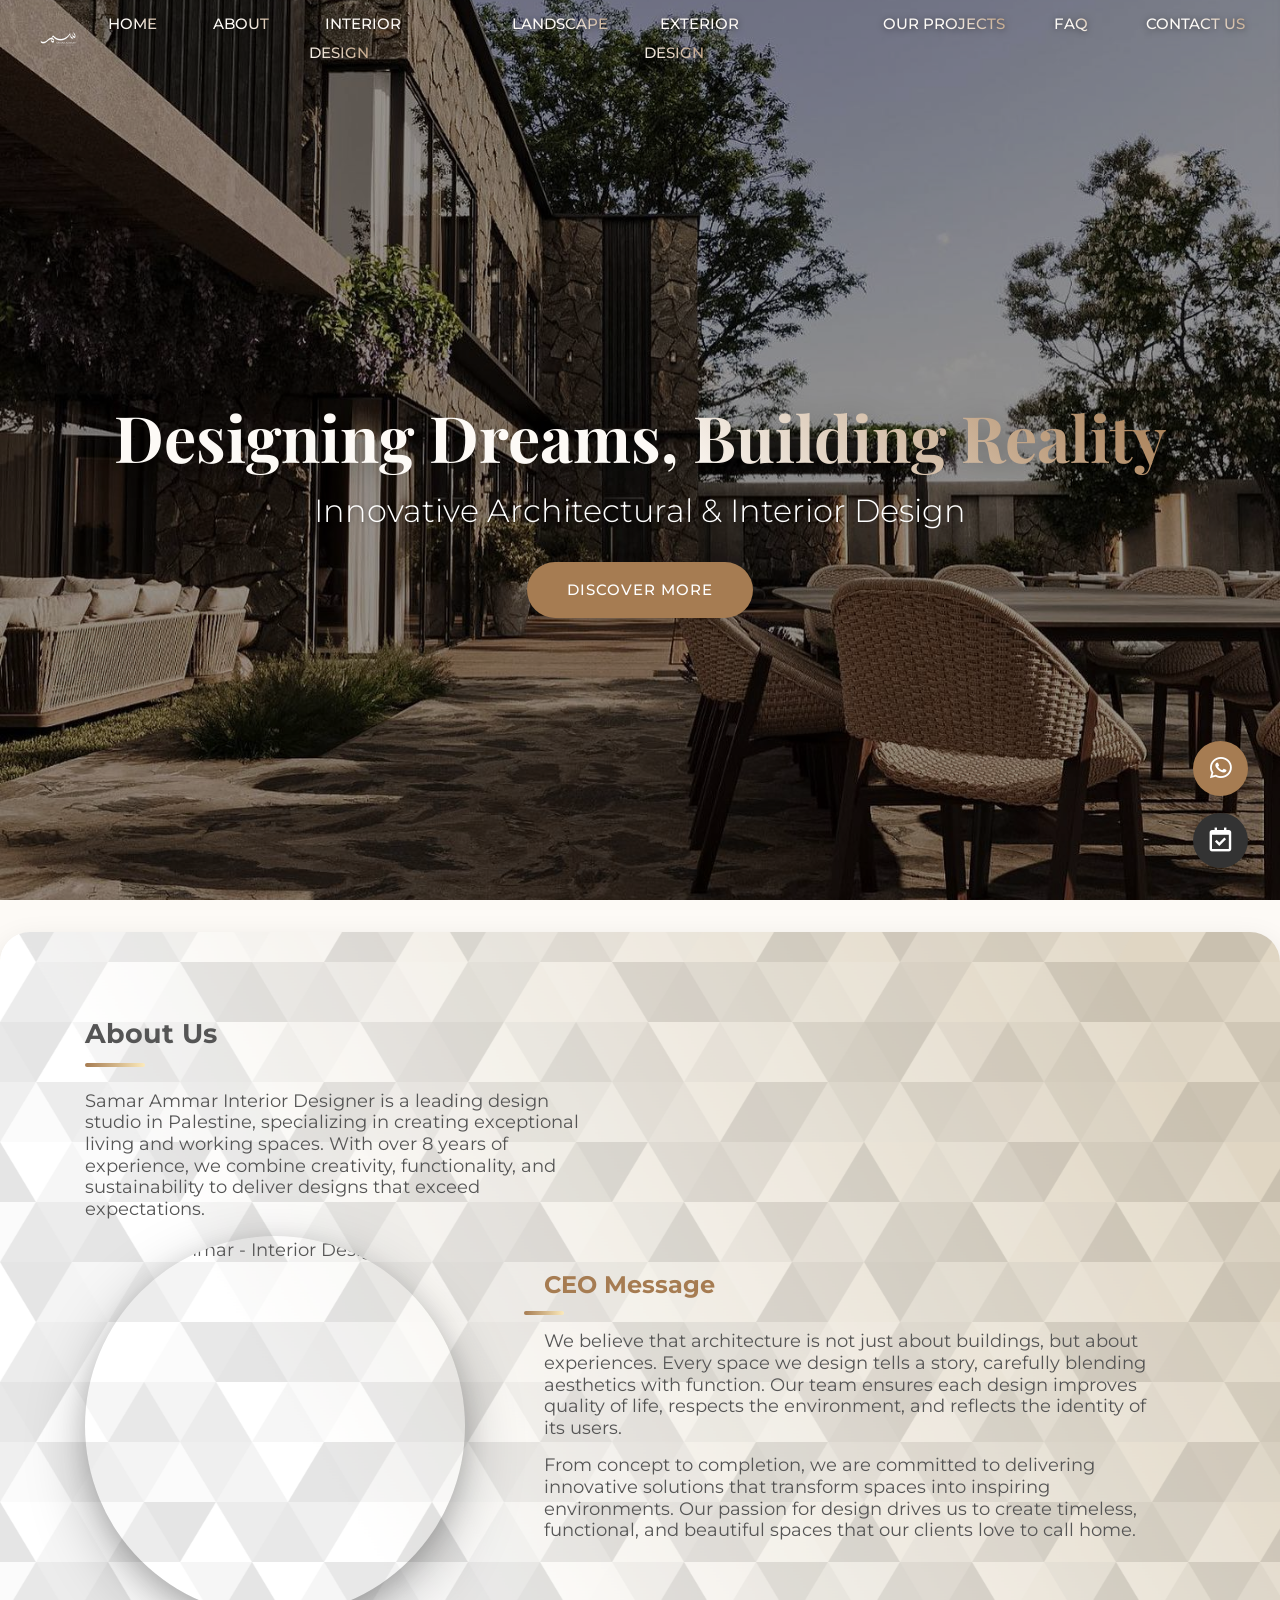
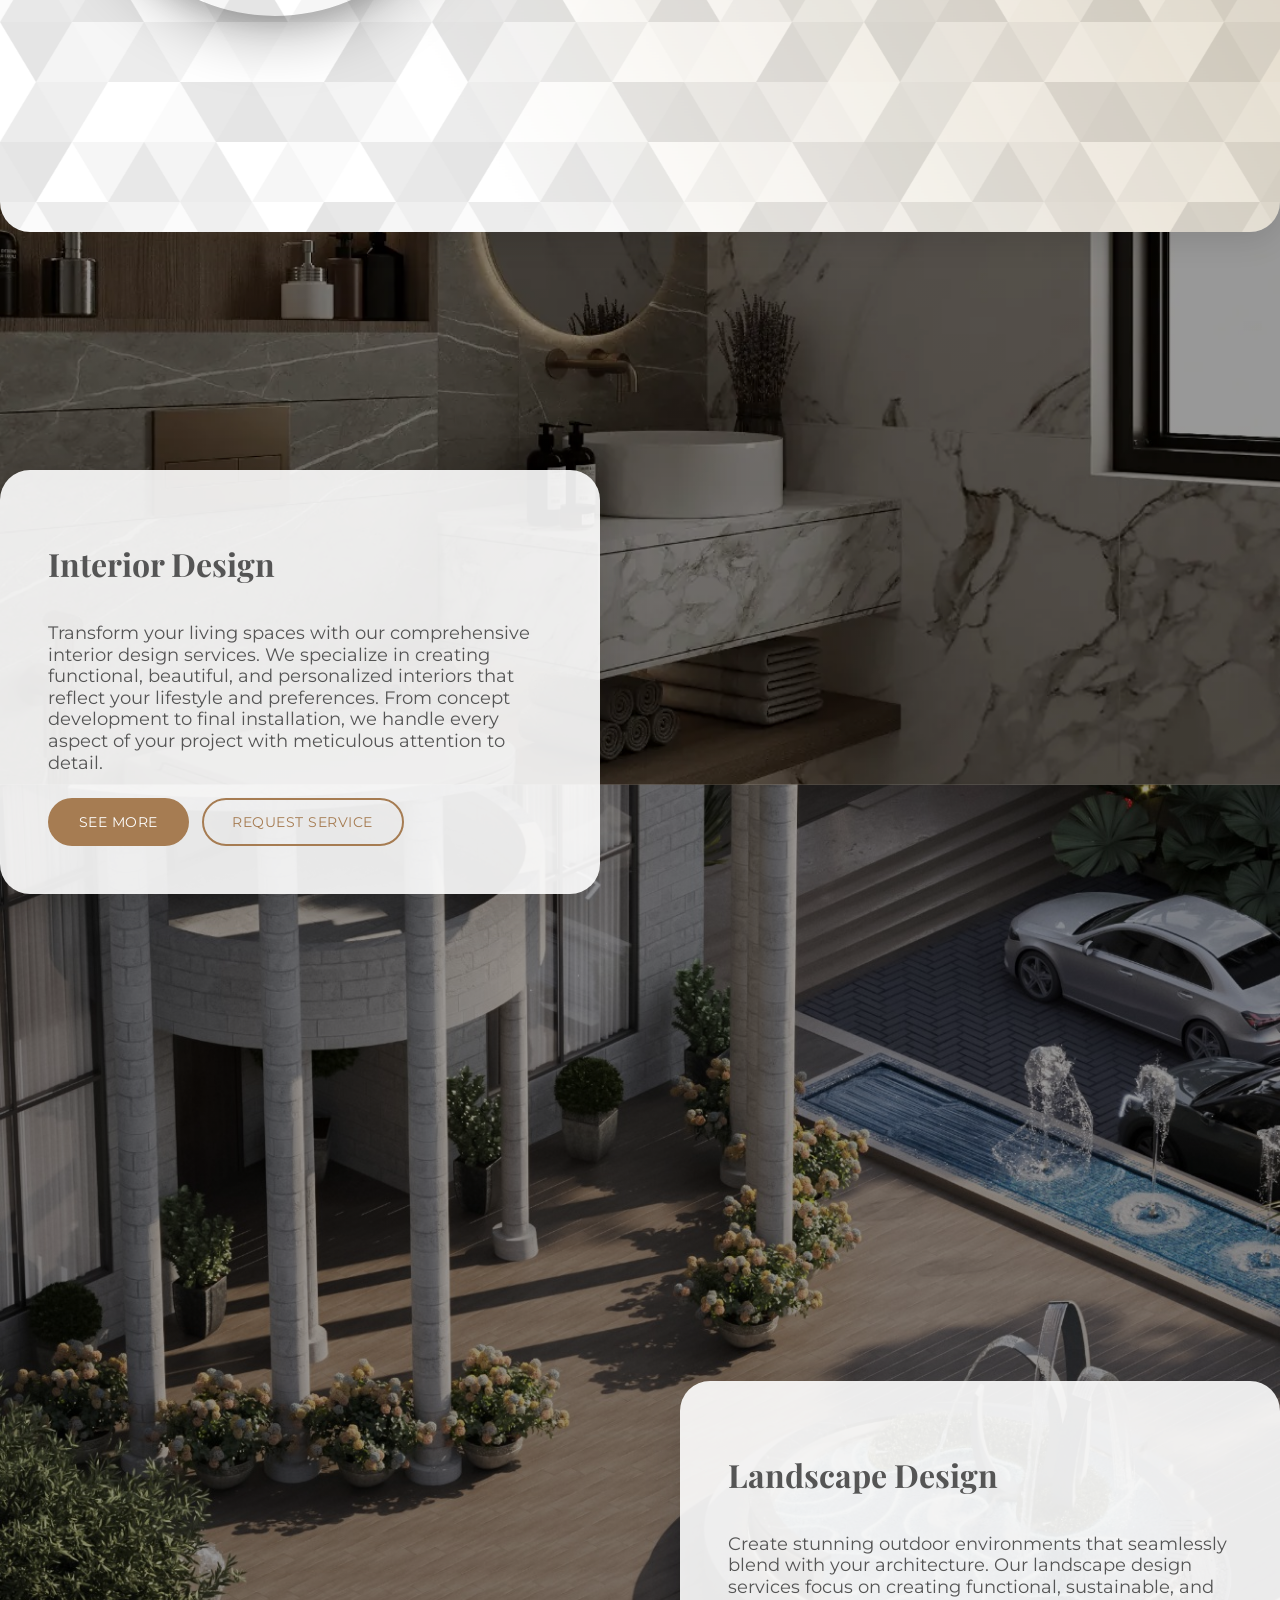
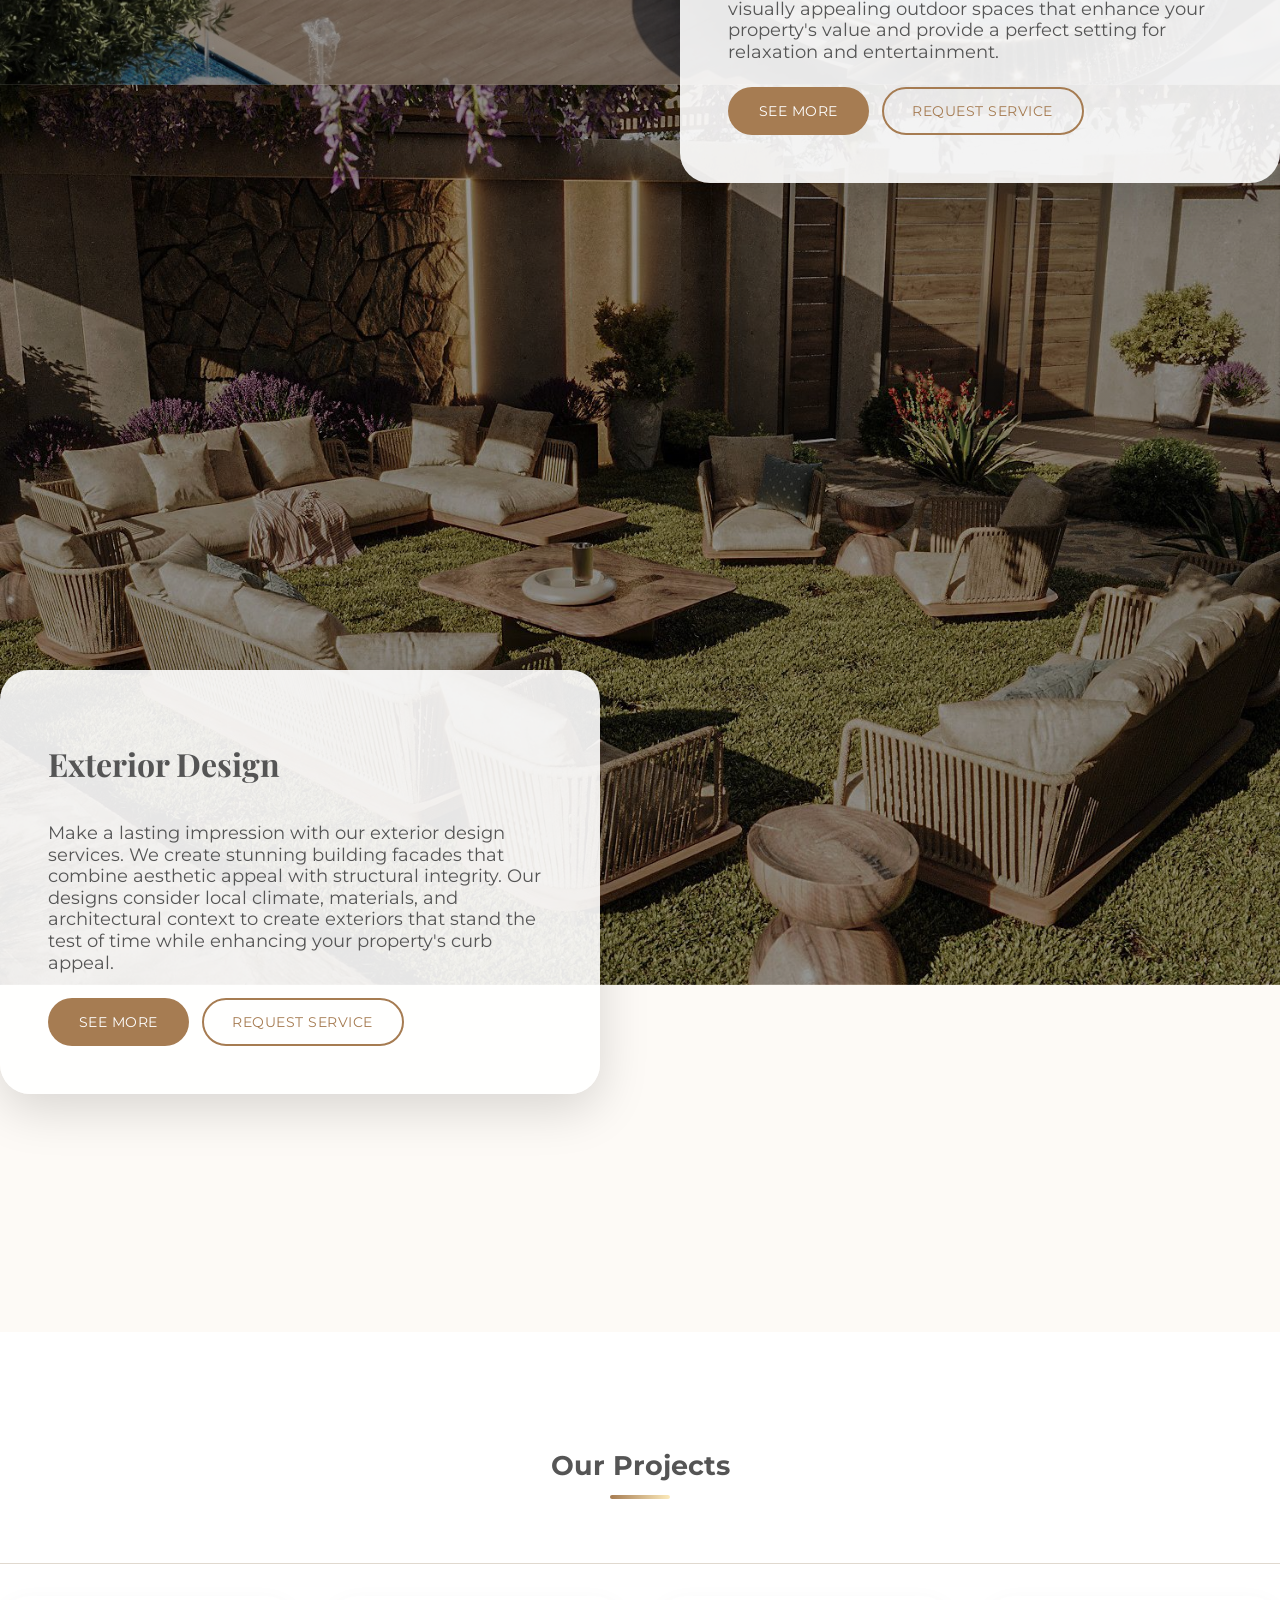
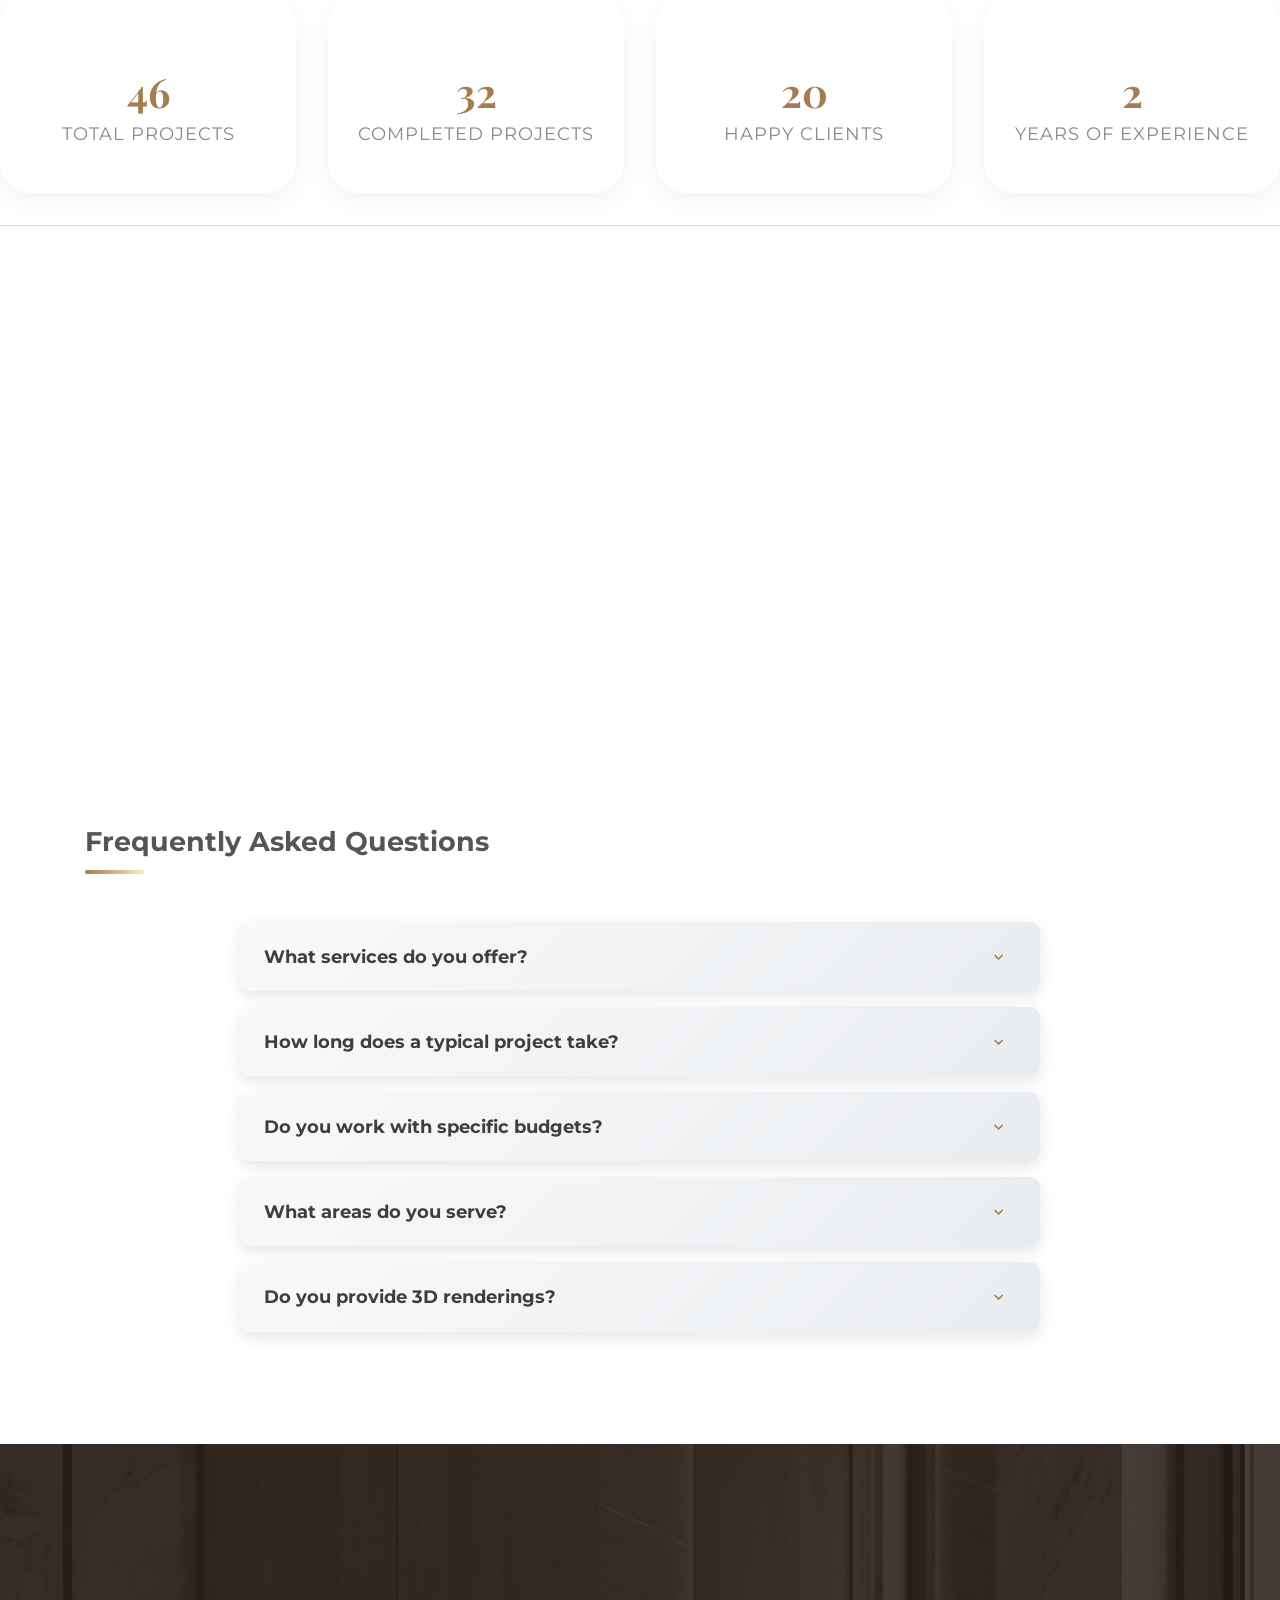
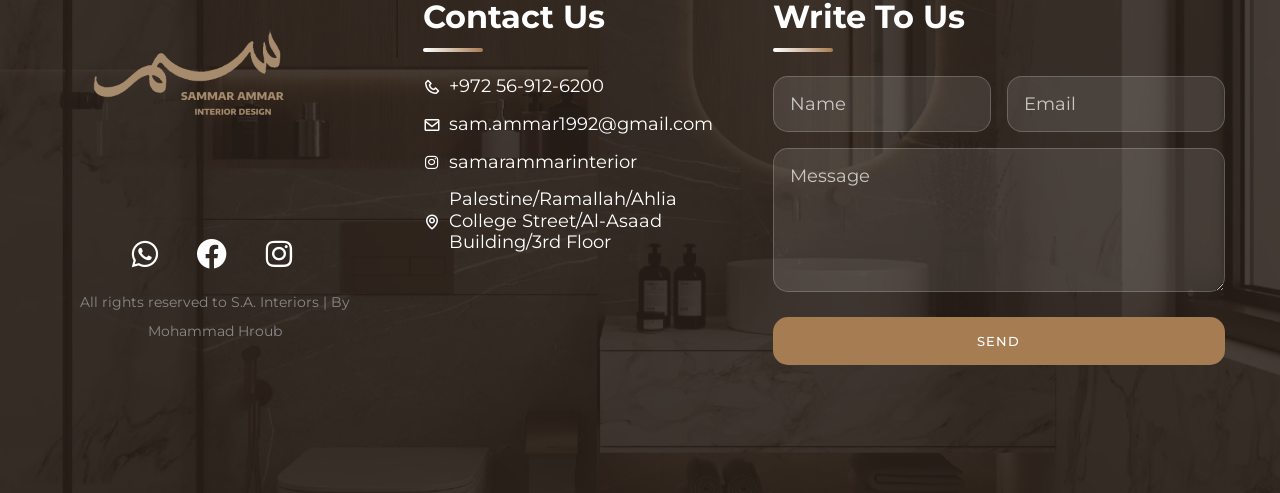
==== index.html @ b890bd7f "الرفع الأولي للمشروع" ====
<!DOCTYPE html>
<html lang="en">
<head>
    <meta charset="UTF-8">
    <link rel="stylesheet" href="https://unpkg.com/leaflet@1.7.1/dist/leaflet.css" />
    <script src="https://unpkg.com/leaflet@1.7.1/dist/leaflet.js"></script>
    <meta name="viewport" content="width=device-width, initial-scale=1.0">
    
    <!-- SEO Meta Tags -->
    <title>Samar Ammar Interior Designer </title>
    <meta name="description" content="Samar Ammar Interior Designer offers professional interior design, exterior design, and landscape services in Palestine. Transform your space with our innovative design solutions.">
    <meta name="keywords" content="interior design, exterior design, landscape design, Palestine, Ramallah, architectural design, home renovation, villa design">
    <meta name="author" content="Samar Ammar Interior Designer">
    <meta name="robots" content="index, follow">
    
    <!-- Open Graph Meta Tags -->
    <meta property="og:title" content="Samar Ammar Interior Designer - Professional Design Services">
    <meta property="og:description" content="Transform your space with our innovative interior, exterior, and landscape design solutions in Palestine.">
    <meta property="og:image" content="assets/images/avatar_beige.png">
    <meta property="og:url" content="https://samarammar.com">
    <meta property="og:type" content="website">
    
    
    <!-- Canonical URL -->
    <link rel="canonical" href="https://samarammarinterior.com">
    
    <link rel="stylesheet" href="style.css">
    <link href='https://unpkg.com/boxicons@2.1.4/css/boxicons.min.css' rel='stylesheet'>
    <link rel="icon" href="assets/images/avatar_beige.png" sizes="128x128" type="image/png">
    
    <style>
      .bx {
        margin-right: 8px;
        vertical-align: middle;
      }
    </style>
</head>
<body>
<!-- Loader -->
<div class="loader-wrapper">
  <div class="loader">
    <div class="circle"></div>
    <div class="circle"></div>
    <div class="circle"></div>
    <div class="circle"></div>
  </div>
</div>

  <div id="content">
   <header id="header1-unique" class="header">
    <img src="assets/images/avatar_white.png" alt="Samar Ammar Interior Designer Logo" id="logo" loading="lazy"/>
    <nav class="navigation">
      <ul>
        <li><a href="#home" class="menu-link slide-up">home</a></li>
        <li><a href="#about" class="menu-link slide-up">about</a></li>
        <li><a href="#interior-design" class="menu-link slide-up">interior design</a></li>
        <li><a href="#landscape" class="menu-link slide-up">landscape</a></li>
        <li><a href="#exterior" class="menu-link slide-up">Exterior design </a></li>
        <li><a href="#testimonials" class="menu-link slide-up" style="display: none;">testimonials</a></li>
        <li><a href="#map2" class="menu-link slide-up">our projects</a></li>
        <li><a href="#faq" class="menu-link slide-up">FAQ</a></li>
        <li><a href="#contact-us" class="menu-link slide-up">contact us</a></li>
      </ul>
    </nav>
    <i class='bx bx-menu' id="menu-icon"></i>
    
    </header>
    <div id="overlay">
        <button id="close-icon" aria-label="إغلاق القائمة" type="button">
          <svg width="36" height="36" viewBox="0 0 36 36" fill="none" stroke="currentColor" stroke-width="2.5" stroke-linecap="round" stroke-linejoin="round">
            <circle cx="18" cy="18" r="17" fill="none"/>
            <line x1="12" y1="12" x2="24" y2="24"/>
            <line x1="24" y1="12" x2="12" y2="24"/>
          </svg>
        </button>
        <div id="menu">
            <ul>
                <li><a href="#home" class="menu-link slide-up">home</a></li>
                <li><a href="#about" class="menu-link slide-up">about</a></li>
                <li><a href="#interior-design" class="menu-link slide-up">interior design</a></li>
                <li><a href="#landscape" class="menu-link slide-up">landscape</a></li>
                <li><a href="#exterior" class="menu-link slide-up">Exterior design </a></li>
                <li><a href="#testimonials" class="menu-link slide-up">testimonials</a></li>
                <li><a href="#map2" class="menu-link slide-up">our projects</a></li>
                <li><a href="#faq" class="menu-link slide-up">FAQ</a></li>
                <li><a href="#contact-us" class="menu-link slide-up">contact us</a></li>
            </ul>
        </div>
    </div>
    <section class="home" id="home">
      <div class="slideshow-container">
        <div class="slide" style="background-image: url('assets/images/exterior-photos/Ex9.jpg');"></div>
        <div class="slide" style="background-image: url('assets/images/exterior-photos/Ex8.webp');"></div>
        <div class="slide" style="background-image: url('assets/images/exterior-photos/Ex11.jpg');"></div>
        <div class="slide" style="background-image: url('assets/images/exterior-photos/Ex15.jpg');"></div>
      </div>
      <div class="home-content">
        <h1 class="home-title slide-up">Designing Dreams, Building Reality</h1>
        <p class="home-subtitle slide-up">Innovative Architectural & Interior Design</p>
        <a href="#about" class="btn slide-up">Discover More</a>
      </div>
    </section>

    <section id="about">
      <div class="container">
        <div class="left-side">
          <h2 class="section-title scale-in">About Us</h2>
          <p class="section-description slide-in-right">
            Samar Ammar Interior Designer is a leading design studio in Palestine, specializing in creating exceptional living and working spaces. With over 8 years of experience, we combine creativity, functionality, and sustainability to deliver designs that exceed expectations.
          </p>
          <img src="assets/images/samar.png" alt="Samar Ammar - Interior Designer" class="about-image slide-in-left" />
        </div>

        <div class="right-side slide-in-right">
          <h3 class="about-subtitle slide-up section-title">CEO Message</h3>
          <p class="about-text slide-in-left">
            We believe that architecture is not just about buildings, but about experiences. Every space we design tells a story, 
            carefully blending aesthetics with function. Our team ensures each design improves quality of life, respects the environment,
             and reflects the identity of its users.
          </p>
          <p class="about-text slide-in-left">
            From concept to completion, we are committed to delivering innovative solutions that transform spaces into inspiring environments. 
            Our passion for design drives us to create timeless, functional, and beautiful spaces that our clients love to call home.
          </p>
        </div>
      </div>
    </section>

    <section id="interior-design">
      <div class="service-background"></div>
      <div class="service-content" id="interior11">
        <h2 class="section-title slide-up">Interior Design</h2>
        <p class="slide-up">Transform your living spaces with our comprehensive interior design services. We specialize in creating functional, beautiful, and personalized interiors that reflect your lifestyle and preferences. From concept development to final installation, we handle every aspect of your project with meticulous attention to detail.</p>
        
        <div class="slide-up">
          <button onclick="window.open('assets/pages/index2.html?filter=interior', '_blank', 'noopener')">See More</button>
          <button onclick="window.open('assets/pages/index-interior.html', '_blank')">Request Service</button>
        </div>
      </div>
    </section>
    
    <section id="landscape">
      <div class="service-background"></div>
      <div class="service-content" id="landscape11">
        <h2 class="section-title slide-up">Landscape Design</h2>
        <p class="slide-up">Create stunning outdoor environments that seamlessly blend with your architecture. Our landscape design services focus on creating functional, sustainable, and visually appealing outdoor spaces that enhance your property's value and provide a perfect setting for relaxation and entertainment.</p>
       
        <div class="slide-up">
          <button onclick="window.open('assets/pages/index2.html?filter=landscape', '_blank', 'noopener')">See More</button>
          <button onclick="window.open('assets/pages/index-landscape.html', 'noopener')">Request Service</button>
        </div>
      </div>
    </section>
    
    <section id="exterior">
      <div class="service-background"></div>
      <div class="service-content" id="eng11">
        <h2 class="section-title slide-up">Exterior Design</h2>
        <p class="slide-up">Make a lasting impression with our exterior design services. We create stunning building facades that combine aesthetic appeal with structural integrity. Our designs consider local climate, materials, and architectural context to create exteriors that stand the test of time while enhancing your property's curb appeal.</p>
        
        <div class="slide-up">
          <button onclick="window.open('assets/pages/index2.html?filter=exterior', '_blank', 'noopener')">See More</button>
          <button onclick="window.open('assets/pages/index-exterior.html', '_blank')">Request Service</button>
        </div>
      </div>
    </section>

    <!-- Testimonials Section -->
    <section id="testimonials" style="display: none;">
      <div class="container">
        <h2 class="section-title scale-in">What Our Clients Say</h2>
        <div class="testimonials-grid">
          <div class="testimonial-card slide-up">
            <div class="testimonial-content">
              <p>"Samar transformed our villa into a dream home. Her attention to detail and creative vision exceeded our expectations. The final result is absolutely stunning!"</p>
            </div>
            <div class="testimonial-author">
              <img src="assets/images/avatar.png" alt="Client" class="author-image">
              <div class="author-info">
                <h4>Ahmed Al-Masri</h4>
                <span>Villa Owner - Ramallah</span>
              </div>
            </div>
          </div>
          
          <div class="testimonial-card slide-up">
            <div class="testimonial-content">
              <p>"Professional, creative, and reliable. Samar's landscape design for our garden is beautiful and functional. We couldn't be happier with the results."</p>
            </div>
            <div class="testimonial-author">
              <img src="assets/images/avatar.png" alt="Client" class="author-image">
              <div class="author-info">
                <h4>Fatima Khalil</h4>
                <span>Homeowner - Bethlehem</span>
              </div>
            </div>
          </div>
          
          <div class="testimonial-card slide-up">
            <div class="testimonial-content">
              <p>"Outstanding service from start to finish. Samar understood our vision perfectly and delivered a design that perfectly reflects our style and needs."</p>
            </div>
            <div class="testimonial-author">
              <img src="assets/images/avatar.png" alt="Client" class="author-image">
              <div class="author-info">
                <h4>Omar Zaid</h4>
                <span>Business Owner - Nablus</span>
              </div>
            </div>
          </div>
        </div>
      </div>
    </section>
    
    <section id="map2">
      <h2 class="section-title scale-in">Our Projects</h2>  
      <div class="stats-container" id="project-counter">
        <div class="stat-box slide-up">
          <h3 class="counter-number" data-target="134">0</h3>
          <p class="counter-label">Total Projects</p>
        </div>
        <div class="stat-box slide-up">
          <h3 class="counter-number" data-target="92">0</h3>
          <p class="counter-label">Completed Projects</p>
        </div>
        <div class="stat-box slide-up">
          <h3 class="counter-number" data-target="58">0</h3>
          <p class="counter-label">Happy Clients</p>
        </div>
        <div class="stat-box slide-up">
          <h3 class="counter-number" data-target="8">0</h3>
          <p class="counter-label">Years of Experience</p>
        </div>
      </div>
      <div class="mb-5 scale-in">
        <iframe
          style="border:0; width: 100%; height: 400px; border-radius: 30px;"
          src="https://maps.google.com/maps?q=31.9,35.2&hl=ar&z=4&output=embed"
          frameborder="0"
          allowfullscreen=""
          loading="lazy"
          referrerpolicy="no-referrer-when-downgrade">
        </iframe>
      </div>
    </section>

    <!-- FAQ Section -->
    <section id="faq">
      <div class="container">
        <h2 class="section-title scale-in">Frequently Asked Questions</h2>
        <div class="faq-container">
          <div class="faq-item slide-up">
            <div class="faq-question">
              <h3>What services do you offer?</h3>
              <i class='bx bx-chevron-down'></i>
            </div>
            <div class="faq-answer">
              <p>We offer comprehensive interior design, exterior design, and landscape design services. This includes space planning, color consultation, furniture selection, lighting design, and complete project management.</p>
            </div>
          </div>
          
          <div class="faq-item slide-up">
            <div class="faq-question">
              <h3>How long does a typical project take?</h3>
              <i class='bx bx-chevron-down'></i>
            </div>
            <div class="faq-answer">
              <p>Project duration varies depending on scope and complexity. Small projects may take 2-4 weeks, while larger projects can take 2-6 months. We provide detailed timelines during the consultation phase.</p>
            </div>
          </div>
          
          <div class="faq-item slide-up">
            <div class="faq-question">
              <h3>Do you work with specific budgets?</h3>
              <i class='bx bx-chevron-down'></i>
            </div>
            <div class="faq-answer">
              <p>Yes, we work with various budgets and always provide transparent pricing. We offer different service packages to accommodate different budget ranges while maintaining quality standards.</p>
            </div>
          </div>
          
          <div class="faq-item slide-up">
            <div class="faq-question">
              <h3>What areas do you serve?</h3>
              <i class='bx bx-chevron-down'></i>
            </div>
            <div class="faq-answer">
              <p>We primarily serve the West Bank area including Ramallah, Bethlehem, Nablus, and surrounding areas. We also take on projects in other Palestinian cities based on availability.</p>
            </div>
          </div>
          
          <div class="faq-item slide-up">
            <div class="faq-question">
              <h3>Do you provide 3D renderings?</h3>
              <i class='bx bx-chevron-down'></i>
            </div>
            <div class="faq-answer">
              <p>Yes, we provide detailed 3D renderings and visualizations to help you visualize the final design before implementation. This ensures you're completely satisfied with the concept.</p>
            </div>
          </div>
        </div>
      </div>
    </section>
   
  
    <section class="contact-section" id="contact-us">
      <div class="overlay"></div>
      <div class="content">
        <div class="logo">
          <img src="assets/images/avatar_beige.png" alt="Samar Ammar Interior Designer Logo" />
          <div id="icons" >
            <a href="https://wa.me/+972569126200" target="_blank"> <i class='bx bxl-whatsapp'></i></a>
            <a href="https://www.facebook.com/share/18o8oJW7R9/" target="_blank"><i class='bx bxl-facebook-circle' ></i></a>
            <a href="https://www.instagram.com/samarammarinterior?utm_source=ig_web_button_share_sheet&igsh=ZDNlZDc0MzIxNw==" target="_blank"><i class='bx bxl-instagram'></i></a>
          </div>
          <small id="allrights">All rights reserved to S.A. Interiors | By <a target="_blank"
             href="https://m7madi8.github.io/Mohammad/" rel="nofollow">Mohammad Hroub</a></small>
        </div>
        <div class="contact-info">
          <h2 class="section-title">Contact Us</h2>
          <p><i class='bx bx-phone'></i> +972 56-912-6200</p>
          <p><i class='bx bx-envelope'></i> sam.ammar1992@gmail.com</p>
          <p translate="no"><i class='bx bxl-instagram'></i> samarammarinterior</p>
          <p><i class='bx bx-map'></i> Palestine/Ramallah/Ahlia College Street/Al-Asaad Building/3rd Floor</p>
        </div>
        <div class="contact-form">
          <h2 class="section-title">Write To Us</h2>
          <form action="assets/pages/thanks.html" method="post">
            <div class="input-group">
              <input type="text" placeholder="Name" required>
              <input type="email" placeholder="Email" required>
            </div>
            <textarea placeholder="Message" required rows="5" cols="40"></textarea>
            <button type="submit">Send</button>
          </form>
        </div>
      </div>
    </section>

    <a href="assets/pages/booking.html" class="booking-icon floating-icon" target="_blank" title="حجز موعد">
      <i class='bx bx-calendar-check'></i>
      <span class="icon-text">Book an Appointment</span>
    </a>

    <a href="https://wa.me/+972569126200" class="whatsapp-icon floating-icon" target="_blank">
      <i class='bx bxl-whatsapp'></i>
      <span class="icon-text">Contact Us</span>
    </a>
  </div>

     <script src="script.js"></script>
   
</body>
</html>
---- style.css ----
/*===== GOOGLE FONTS =====*/
@import url("https://fonts.googleapis.com/css2?family=Playfair+Display:wght@400;500;600;700&family=Montserrat:wght@300;400;500;600;700&display=swap");

/*===== VARIABLES CSS =====*/
:root {
  --header-height: 3rem;

  /*========== Colors ==========*/
  --first-color: #a67c52; /* Muted Gold/Tan */
  --first-color-alt: #8b6b4a;
  --second-color: #5b4636; /* Dark Brown */
  --title-color: #3e3e3e; /* Dark Grayish Brown */
  --text-color: #555555;
  --text-color-light: #888888;
  --body-color: #fdfaf6;
  --container-color: #ffffff;
  --border-color: #e0d9cf;
  --loader-color: var(--first-color);

  /*========== Font and typography ==========*/
  --body-font: 'Montserrat', sans-serif;
  --title-font: 'Playfair Display', serif;
  --biggest-font-size: 2.5rem;
  --h1-font-size: 1.75rem;
  --h2-font-size: 1.5rem;
  --h3-font-size: 1.25rem;
  --normal-font-size: 1rem;
  --small-font-size: 0.875rem;
  --smaller-font-size: 0.813rem;

  /*========== Font weight ==========*/
  --font-medium: 500;
  --font-semi-bold: 600;
  --font-bold: 700;

  /*========== Margenes ==========*/
  --mb-1: 0.5rem;
  --mb-2: 1rem;
  --mb-3: 1.5rem;
  --mb-4: 2rem;
  --mb-5: 2.5rem;
  --mb-6: 3rem;

  /*========== z index ==========*/
  --z-tooltip: 10;
  --z-fixed: 100;
  --z-modal: 1000;
}

@media screen and (min-width: 968px) {
  :root {
    --biggest-font-size: 4rem;
    --h1-font-size: 2.5rem;
    --h2-font-size: 2rem;
    --h3-font-size: 1.5rem;
    --normal-font-size: 1.125rem;
    --small-font-size: 0.938rem;
    --smaller-font-size: 0.875rem;
  }
}

/*========== BASE ==========*/
*,
::before,
::after {
  box-sizing: border-box;
}

/* Remove blue outline from all interactive elements */
*:focus {
  outline: none !important;
}

*:active {
  outline: none !important;
}

html {
  scroll-behavior: smooth;
  overflow-x: hidden !important;
}

body {
  margin: 0;
  font-family: var(--body-font);
  font-size: var(--normal-font-size);
  background-color: var(--body-color);
  color: var(--text-color);
  line-height: 1.6;
}

h1, h2, h3, h4, h5, h6, .section-title, .about-subtitle, .about-text, p {
    line-height: 1.2 !important;
}

ul {
  list-style: none;
  padding: 0;
  margin: 0;
}

a {
  text-decoration: none;
  color: var(--text-color);
  outline: none;
}

a:focus {
  outline: none;
}

a:active {
  outline: none;
}

img {
  max-width: 100%;
  height: auto;
  display: block;
}

p {
    margin: 0 0 var(--mb-2) 0;
}

button {
  border: none;
  outline: none;
  cursor: pointer;
  font-family: var(--body-font);
}

button:focus {
  outline: none;
}

button:active {
  outline: none;
}

section {
    padding: 6rem 0 2rem;
    overflow: hidden;
}

.container {
    max-width: 1140px;
    margin-left: auto;
    margin-right: auto;
    padding-left: 15px;
    padding-right: 15px;
}

/* Loader */
.loader-wrapper {
  position: fixed;
  top: 0;
  left: 0;
  width: 100%;
  height: 100%;
  background-color: var(--body-color);
  display: flex;
  justify-content: center;
  align-items: center;
  z-index: var(--z-modal) + 2;
  transition: opacity 0.5s ease, visibility 0.5s ease;
}

.loader {
  display: flex;
  gap: 10px;
}

.circle {
  width: 20px;
  height: 20px;
  border-radius: 50%;
  background-color: var(--loader-color);
  animation: bounce 1.4s infinite ease-in-out both;
}

.circle:nth-child(1) { animation-delay: -0.32s; }
.circle:nth-child(2) { animation-delay: -0.16s; }

@keyframes bounce {
  0%, 80%, 100% {
    transform: scale(0);
  }
  40% {
    transform: scale(1);
  }
}

/* Header */
.header {
  width: 100%;
  background-color: transparent;
  position: fixed;
  top: 0;
  left: 0;
  z-index: var(--z-fixed);
  transition: background-color 0.4s, box-shadow 0.4s;
  display: flex;
  justify-content: space-between;
  align-items: center;
  padding: 0.5rem 2rem;
}

.header.scrolled {
  background-color: rgba(253, 250, 246, 0.85);
  backdrop-filter: blur(10px);
  -webkit-backdrop-filter: blur(10px);
  box-shadow: 0 2px 10px rgba(0, 0, 0, 0.05);
}

#logo {
  height: 60px;
  width: auto;
  transition: transform 0.3s ease;
}

#logo:hover {
    transform: scale(1.05);
}

.navigation ul {
  display: flex;
  gap: 2rem;
}

.navigation .menu-link {
  text-transform: uppercase;
  font-size: var(--small-font-size);
  font-weight: var(--font-medium);
  position: relative;
  transition: all 0.4s cubic-bezier(0.25, 0.46, 0.45, 0.94);
  background: linear-gradient(45deg, #fdfaf6 50%, var(--first-color));
  -webkit-background-clip: text;
  background-clip: text;
  color: transparent;
  filter: drop-shadow(0 1px 3px rgba(0,0,0,0.5));
  padding: 0.5rem 1rem;
  border-radius: 25px;
}

.navigation .menu-link::after {
  content: '';
  position: absolute;
  bottom: -2px;
  left: 50%;
  width: 0;
  height: 2px;
  background: linear-gradient(90deg, var(--first-color), #fceabb);
  transition: all 0.4s cubic-bezier(0.25, 0.46, 0.45, 0.94);
  transform: translateX(-50%);
  border-radius: 1px;
}

.navigation .menu-link:hover {
  color: var(--first-color);
  transform: translateY(-2px);
  filter: drop-shadow(0 3px 8px rgba(0,0,0,0.3));
  background: rgba(166, 124, 82, 0.1);
  -webkit-background-clip: unset;
  background-clip: unset;
}

.navigation .menu-link:hover::after {
  width: 80%;
  box-shadow: 0 2px 8px rgba(166, 124, 82, 0.3);
}

.navigation .menu-link:active, .menu-link.active {
  background: rgba(166,124,82,0.18);
  color: #1a1208;
}

#menu-icon {
  display: none;
  font-size: 2rem;
  cursor: pointer;
  transition: color 0.3s ease, filter 0.3s ease;
  background: linear-gradient(45deg, #fdfaf6 50%, var(--first-color));
  -webkit-background-clip: text;
  background-clip: text;
  color: transparent;
  filter: drop-shadow(0 1px 3px rgba(0,0,0,0.5));
}

#close-icon {
  display: none;
  font-size: 2rem;
  cursor: pointer;
  transition: all 0.3s ease, filter 0.3s ease;
  background: linear-gradient(45deg, #fdfaf6 50%, var(--first-color));
  -webkit-background-clip: text;
  background-clip: text;
  color: transparent;
  filter: drop-shadow(0 1px 3px rgba(0,0,0,0.5));
  position: fixed;
  top: 1rem;
  right: 2rem;
  z-index: var(--z-modal) + 1;
  opacity: 0;
  visibility: hidden;
  transform: scale(0.8);
}

#overlay.show #close-icon {
  opacity: 1;
  visibility: visible;
  transform: scale(1);
}

#close-icon:hover {
  transform: scale(1.1);
  filter: drop-shadow(0 3px 8px rgba(0,0,0,0.3));
}

.header.scrolled .navigation .menu-link {
  color: var(--first-color);
  background: none;
  -webkit-background-clip: unset;
  background-clip: unset;
  filter: none;
  text-shadow: none;
}

.header.scrolled #menu-icon {
  color: var(--first-color);
  background: none;
  -webkit-background-clip: unset;
  background-clip: unset;
  filter: none;
  text-shadow: none;
}

/* Mobile Menu Overlay */
#overlay {
  position: fixed;
  top: 0;
  left: 0;
  width: 100%;
  height: 100%;
  background-color: rgba(0, 0, 0, 0.8);
  backdrop-filter: blur(10px);
  z-index: var(--z-modal);
  opacity: 0;
  visibility: hidden;
  transition: all 0.4s cubic-bezier(0.68, -0.55, 0.27, 1.55);
  display: flex;
  justify-content: center;
  align-items: center;
  transform: scale(0.95);
}

#overlay.show {
  opacity: 1;
  visibility: visible;
  transform: scale(1);
}

#menu {
  text-align: center;
  transform: scale(0.8);
  opacity: 0;
  transition: all 0.4s cubic-bezier(0.68, -0.55, 0.27, 1.55);
}

#overlay.show #menu {
  transform: scale(1);
  opacity: 1;
}

#menu ul li {
  margin-bottom: 2rem;
  transform: translateY(30px);
  opacity: 0;
  transition: all 0.4s cubic-bezier(0.68, -0.55, 0.27, 1.55);
}

#overlay.show #menu ul li {
  transform: translateY(0);
  opacity: 1;
}

#overlay.show #menu ul li:nth-child(1) { transition-delay: 0.1s; }
#overlay.show #menu ul li:nth-child(2) { transition-delay: 0.2s; }
#overlay.show #menu ul li:nth-child(3) { transition-delay: 0.3s; }
#overlay.show #menu ul li:nth-child(4) { transition-delay: 0.4s; }
#overlay.show #menu ul li:nth-child(5) { transition-delay: 0.5s; }
#overlay.show #menu ul li:nth-child(6) { transition-delay: 0.6s; }
#overlay.show #menu ul li:nth-child(7) { transition-delay: 0.7s; }
#overlay.show #menu ul li:nth-child(8) { transition-delay: 0.8s; }
#overlay.show #menu ul li:nth-child(9) { transition-delay: 0.9s; }

#menu .menu-link {
  color: var(--container-color);
  font-size: var(--h2-font-size);
  font-family: var(--title-font);
  font-weight: var(--font-medium);
  transition: all 0.3s ease;
  position: relative;
  padding: 0.5rem 1rem;
  border-radius: 25px;
}

#menu .menu-link:hover {
  color: var(--first-color);
  transform: scale(1.05);
  background: rgba(255, 255, 255, 0.1);
}

/* Home Section */
.home {
  height: 100vh;
  min-height: 600px;
  display: flex;
  align-items: center;
  justify-content: center;
  text-align: center;
  position: relative;
  overflow: hidden; /* Important for positioning slides */
}

.slideshow-container {
  position: absolute;
  top: 0;
  left: 0;
  width: 100%;
  height: 100%;
  z-index: 0;
}

.slide {
  position: absolute;
  top: 0;
  left: 0;
  width: 100%;
  height: 100%;
  background-size: cover;
  background-position: center;
  opacity: 0;
  transition: opacity 2s ease-in-out;
  z-index: 1;
}

.slide.active {
  opacity: 1;
  z-index: 2;
}

.home::after {
    content: '';
    position: absolute;
    top: 0;
    left: 0;
    width: 100%;
    height: 100%;
    background: rgba(0,0,0,0.4);
    z-index: 3; /* Ensure overlay is on top of slides */
}

.home-content {
    position: relative; /* Ensure content is on top of overlay */
    z-index: 4;
    color: white;
}

.home-title {
    font-size: var(--biggest-font-size);
    font-family: var(--title-font);
    margin-bottom: var(--mb-2);
    background: linear-gradient(45deg, #fdfaf6 50%, var(--first-color));
    -webkit-background-clip: text;
    background-clip: text;
    color: transparent;
    filter: drop-shadow(0 5px 15px rgba(0,0,0,0.3));
}

.home-subtitle {
    font-size: var(--h2-font-size);
    font-family: var(--body-font);
    font-weight: 300;
    margin-bottom: var(--mb-4);
    text-shadow: 1px 1px 5px rgba(0,0,0,0.3);
}

.btn {
    display: inline-block;
    background-color: var(--first-color);
    color: #fff;
    padding: 1rem 2.5rem;
    border-radius: 50px;
    font-weight: var(--font-medium);
    transition: background-color 0.3s ease, transform 0.3s ease, box-shadow 0.3s ease;
    text-transform: uppercase;
    font-size: var(--small-font-size);
    letter-spacing: 1px;
    box-shadow: 0 4px 15px rgba(0,0,0,0.1);
}

.btn:hover {
    background-color: var(--first-color-alt);
    transform: translateY(-5px);
    box-shadow: 0 10px 25px rgba(166, 124, 82, 0.3);
}

/* About Us Section */
#about {
  position: relative;
  min-height: 100vh;
  padding: 4rem 0;
  margin-top: 2rem;
  overflow: hidden;
  background-image: url('assets/images/home/bac-phone.png');
  background-size: cover;
  background-position: center;
  border-radius: 30px;
  box-shadow: 0 10px 30px rgba(0, 0, 0, 0.1);
}


#about .container {
    display: grid;
    grid-template-columns: 1fr 1fr;
    gap: 2rem;
    align-items: center;
    position: relative;
    z-index: 2;
}
.left-side {
    position: relative;
    padding-right: 2rem;
    background: none !important;
    background-color: transparent !important;
    margin-top: 0rem;
}
.right-side {
    background: none !important;
    background-color: transparent !important;
    background-image: none !important;  
    padding: 3rem;
    border-radius: 30px;
    box-shadow: none !important;
    position: relative;
    z-index: 1;
    margin-left: -10rem;
    margin-top: 12rem;
}
.section-title {
    position: relative;
    padding-bottom: var(--mb-2);
    margin-bottom: var(--mb-3);
}
.section-title::after {
    content: '';
    position: absolute;
    bottom: 0;
    left: 0;
    width: 60px;
    height: 4px;
    background: linear-gradient(to right, var(--first-color) 0%, #fceabb 100%);
    border-radius: 2px;
}
.about-image {
    border-radius: 50%;
    box-shadow: 0 20px 60px rgba(0,0,0,0.25), 0 8px 25px rgba(0,0,0,0.15);
    width: 380px;
    height: 380px;
    object-fit: cover;
    object-position: top;
    position: relative;
    z-index: 2;
    transition: box-shadow 0.3s ease;
}

/* Hover effect removed */
.about-subtitle {
    font-size: var(--h3-font-size);
    color: var(--first-color);
    margin-bottom: var(--mb-2);
}
.about-subtitle.section-title::after {
    width: 40px;
    transform: translateX(-50%);
}
.about-text {
    font-size: var(--normal-font-size);
    line-height: 1.8;
}

/* About Stats */
.about-stats {
  display: grid;
  grid-template-columns: repeat(3, 1fr);
  gap: 1.5rem;
  margin-top: 2rem;
}

.stat-item {
  text-align: center;
  padding: 1.5rem;
  background: linear-gradient(135deg, #f8f9fa, #e9ecef);
  border-radius: 15px;
  border-left: 4px solid var(--first-color);
  transition: all 0.3s ease;
  box-shadow: 0 5px 15px rgba(0,0,0,0.1);
}

.stat-item:hover {
  transform: translateY(-5px);
  box-shadow: 0 10px 25px rgba(0,0,0,0.15);
}

.stat-number {
  font-size: 2rem;
  font-weight: bold;
  color: var(--first-color);
  display: block;
  margin-bottom: 0.5rem;
}

.stat-label {
  color: var(--text-color);
  font-size: 0.9rem;
  font-weight: 500;
}

/* Service Sections */
#interior-design, #landscape, #exterior {
  position: relative;
  padding: 3rem 0;
  display: flex;
  align-items: center;
  overflow: visible; /* Allow content to overlap */
  min-height: 100vh;
}

.service-background {
  position: absolute;
  top: 0;
  left: 0;
  width: 100%;
  height: 100%;
  background-size: cover;
  background-position: center;
  z-index: -2;
  transition: transform 0.8s cubic-bezier(0.25, 0.46, 0.45, 0.94);
}
#interior-design .service-background { background-image: linear-gradient(rgba(0,0,0,0.4), rgba(0,0,0,0.4)), url('assets/images/interior-photos/فيلا السيدة خولة/الطابق الارضي/A.webp'); }
#landscape .service-background { background-image: linear-gradient(rgba(0,0,0,0.4), rgba(0,0,0,0.4)), url('assets/images/landscape-photos/حديقة السيد سامر -بيت دجن/la1.jpeg'); }
#exterior .service-background { background-image: linear-gradient(rgba(0,0,0,0.4), rgba(0,0,0,0.4)), url('assets/images/exterior-photos/منزل\ عيسى/Ex90.jpg'); }

#interior-design, #exterior {
    justify-content: flex-start;
}
#landscape {
    justify-content: flex-end;
}

.service-content {
  background-color: rgba(255, 255, 255, 0.9);
  padding: 3rem;
  border-radius: 30px;
  width: 50%;
  max-width: 600px;
  box-shadow: 0 15px 50px rgba(0, 0, 0, 0.15);
  transition: transform 0.4s ease, box-shadow 0.4s ease;
}

.service-content:hover {
    transform: translateY(-10px);
    box-shadow: 0 25px 60px rgba(0, 0, 0, 0.2);
}

.service-content h2 {
  font-size: var(--h2-font-size);
  font-family: var(--title-font);
  margin-bottom: var(--mb-3);
  position: relative;
  padding-bottom: var(--mb-2);
}

.service-content h2::after {
  content: none;
}

.service-content p {
  margin-bottom: var(--mb-3);
}

.service-content button {
  background-color: var(--first-color);
  color: white;
  padding: 0.8rem 1.8rem;
  border-radius: 50px;
  margin-right: var(--mb-1);
  transition: all 0.3s ease;
  border: 2px solid transparent;
  text-transform: uppercase;
  font-size: var(--smaller-font-size);
  letter-spacing: 0.5px;
}
.service-content button:hover {
  background-color: var(--first-color-alt);
  transform: translateY(-2px);
}
.service-content button:last-of-type {
  background-color: transparent;
  color: var(--first-color);
  border: 2px solid var(--first-color);
}
.service-content button:last-of-type:hover {
  background-color: var(--first-color);
  color: white;
}

/* Service Features */
.service-features {
  display: grid;
  grid-template-columns: repeat(auto-fit, minmax(150px, 1fr));
  gap: 1.5rem;
  margin: 2rem 0;
}

.feature {
  display: flex;
  flex-direction: column;
  align-items: center;
  gap: 0.5rem;
  padding: 1rem;
  background: rgba(255,255,255,0.1);
  border-radius: 10px;
  transition: 0.3s;
}

.feature:hover {
  background: rgba(255,255,255,0.2);
  transform: translateY(-2px);
}

.feature i {
  font-size: 2rem;
  color: var(--first-color);
}

.feature span {
  font-size: 0.9rem;
  font-weight: 500;
}

/* Projects Section */
#map2 {
    background-color: var(--container-color);
    text-align: center;
}
#map2 .section-title {
    display: inline-block;
    text-align: center;
}
#map2 .section-title::after {
    left: 50%;
    transform: translateX(-50%);
}
.stats-container {
    display: grid;
    grid-template-columns: repeat(auto-fit, minmax(200px, 1fr));
    gap: 2rem;
    margin: var(--mb-5) 0;
    padding: 2rem 0;
    border-top: 1px solid var(--border-color);
    border-bottom: 1px solid var(--border-color);
}
.stat-box {
    text-align: center;
    background: var(--container-color);
    padding: 2rem 1rem;
    border-radius: 30px;
    box-shadow: 0 8px 25px rgba(0,0,0,0.05);
    transition: transform 0.3s ease, box-shadow 0.3s ease;
}
.stat-box:hover {
    transform: translateY(-5px);
    box-shadow: 0 12px 30px rgba(0,0,0,0.08);
}
.counter-number {
    font-size: var(--h1-font-size);
    font-family: var(--title-font);
    color: var(--first-color);
    margin-bottom: var(--mb-1);
}
.counter-label {
    font-size: var(--normal-font-size);
    text-transform: uppercase;
    letter-spacing: 1px;
    color: var(--text-color-light);
}

/* Testimonials Section */
#testimonials {
  background-color: var(--body-color);
  padding: 6rem 0;
}

.testimonials-grid {
  display: grid;
  grid-template-columns: repeat(auto-fit, minmax(300px, 1fr));
  gap: 2rem;
  margin-top: 3rem;
}

.testimonial-card {
  background: white;
  padding: 2rem;
  border-radius: 15px;
  box-shadow: 0 10px 30px rgba(0,0,0,0.1);
  transition: 0.3s;
  border-left: 4px solid var(--first-color);
}

.testimonial-card:hover {
  transform: translateY(-5px);
  box-shadow: 0 15px 40px rgba(0,0,0,0.15);
}

.testimonial-content {
  margin-bottom: 1.5rem;
}

.testimonial-content p {
  font-style: italic;
  color: var(--text-color);
  line-height: 1.6;
  font-size: 1.1rem;
}

.testimonial-author {
  display: flex;
  align-items: center;
  gap: 1rem;
}

.author-image {
  width: 50px;
  height: 50px;
  border-radius: 50%;
  object-fit: cover;
}

.author-info h4 {
  color: var(--title-color);
  margin-bottom: 0.25rem;
  font-size: 1.1rem;
}

.author-info span {
  color: var(--text-color-light);
  font-size: 0.9rem;
}

/* FAQ Section */
#faq {
  background-color: var(--container-color);
  padding: 6rem 0;
}

.faq-container {
  max-width: 800px;
  margin: 3rem auto 0;
}

.faq-item {
  background: white;
  border-radius: 10px;
  margin-bottom: 1rem;
  box-shadow: 0 5px 15px rgba(0,0,0,0.1);
  overflow: hidden;
  transition: 0.3s;
}

.faq-item:hover {
  box-shadow: 0 10px 25px rgba(0,0,0,0.15);
}

.faq-question {
  display: flex;
  justify-content: space-between;
  align-items: center;
  padding: 1.5rem;
  cursor: pointer;
  background: linear-gradient(135deg, #f8f9fa, #e9ecef);
  transition: 0.3s;
}

.faq-question:hover {
  background: linear-gradient(135deg, #e9ecef, #dee2e6);
}

.faq-question h3 {
  margin: 0;
  font-size: 1.1rem;
  color: var(--title-color);
}

.faq-question i {
  color: var(--first-color);
  font-size: 1.2rem;
  transition: 0.3s;
}

.faq-item.active .faq-question i {
  transform: rotate(180deg);
}

.faq-answer {
  max-height: 0;
  overflow: hidden;
  transition: max-height 0.3s ease;
}

.faq-item.active .faq-answer {
  max-height: 200px;
}

.faq-answer p {
  padding: 0 1.5rem 1.5rem;
  color: var(--text-color);
  line-height: 1.6;
  margin: 0;
}

/* Contact Section */
.contact-section {
  position: relative;
  color: white;
  padding: 8rem 0;
  background: url('assets/images/interior-photos/فيلا السيدة خولة/الطابق الارضي/B.webp') no-repeat center center/cover;
}
.contact-section .overlay {
  position: absolute;
  top: 0;
  left: 0;
  width: 100%;
  height: 100%;
  background-color: rgba(40, 31, 25, 0.85);
  z-index: 1;
}
.contact-section .content {
  position: relative;
  z-index: 2;
  display: grid;
  grid-template-columns: 1fr 1fr 1.5fr;
  gap: 3rem;
  align-items: flex-start;
  max-width: 1200px;
  margin: 0 auto;
  padding: 0 15px;
}
.contact-section h2 {
    color: white;
    font-size: var(--h2-font-size);
    margin-bottom: var(--mb-3);
}
.contact-section .logo {
    text-align: center;
}
.contact-section .logo img {
    max-width: 320px;
    margin: -4rem auto var(--mb-3);
}
#icons {
    display: flex;
    justify-content: center;
    gap: 1.5rem;
    margin-bottom: var(--mb-2);
    margin-top: -1rem;
}
#icons a i {
    font-size: 2.2rem;
    color: white;
    transition: color 0.3s ease, transform 0.3s ease;
}
#icons a i:hover {
    color: var(--first-color);
    transform: translateY(-3px);
}
#allrights, #allrights a {
    color: var(--text-color-light);
    font-size: var(--smaller-font-size);
}
#allrights a:hover {
    color: var(--first-color);
}

.contact-info p {
    margin-bottom: var(--mb-2);
    display: flex;
    align-items: center;
}

.contact-form .input-group {
    display: flex;
    gap: 1rem;
    margin-bottom: 1rem;
}
.contact-form input,
.contact-form textarea {
    width: 100%;
    padding: 1rem;
    background-color: rgba(255, 255, 255, 0.1);
    border: 1px solid rgba(255, 255, 255, 0.2);
    border-radius: 15px;
    color: white;
    font-family: var(--body-font);
    font-size: var(--normal-font-size);
    transition: border-color 0.3s ease;
}
.contact-form input::placeholder,
.contact-form textarea::placeholder {
    color: rgba(255, 255, 255, 0.7);
}
.contact-form input:focus,
.contact-form textarea:focus {
    outline: none;
    border-color: var(--first-color);
}
.contact-form textarea {
    resize: vertical;
    margin-bottom: 1rem;
}
.contact-form button {
    width: 100%;
    padding: 1rem;
    background-color: var(--first-color);
    color: white;
    border-radius: 15px;
    text-transform: uppercase;
    font-weight: var(--font-medium);
    letter-spacing: 1px;
    transition: background-color 0.3s ease;
}
.contact-form button:hover {
    background-color: var(--first-color-alt);
}

/* Floating Icons */
.floating-icon {
  position: fixed;
  bottom: 2rem;
  right: 2rem;
  width: 55px;
  height: 55px;
  border-radius: 50px;
  display: flex;
  align-items: center;
  justify-content: flex-start; /* Align icon to the left */
  box-shadow: 0 4px 20px rgba(0,0,0,0.2);
  z-index: var(--z-fixed);
  transition: all 0.4s cubic-bezier(0.68, -0.55, 0.27, 1.55);
  overflow: hidden; /* Hide the text initially */
}

.floating-icon i {
  font-size: 1.8rem;
  color: white;
  min-width: 55px; /* Ensure icon has a fixed width */
  display: flex;
  justify-content: center;
  align-items: center;
  height: 100%;
}

.icon-text {
  color: white;
  white-space: nowrap;
  font-size: var(--normal-font-size);
  font-weight: var(--font-medium);
  padding-right: 20px;
  opacity: 0; /* Hidden by default */
  transform: translateX(-20px);
  transition: opacity 0.3s ease, transform 0.3s ease;
}

.booking-icon {
  background-color: #333;
  animation: soft-glow 2.5s ease-in-out infinite;
}

.whatsapp-icon {
  background-color: var(--first-color) !important;
  color: white !important;
  bottom: 6.5rem;
  animation: pulse 2s infinite;
}

@keyframes pulse {
  0% {
    transform: scale(1);
    box-shadow: 0 4px 20px rgba(0,0,0,0.2);
  }
  50% {
    transform: scale(1.05);
    box-shadow: 0 6px 25px rgba(37, 211, 102, 0.4);
  }
  100% {
    transform: scale(1);
    box-shadow: 0 4px 20px rgba(0,0,0,0.2);
  }
}

@keyframes soft-glow {
  0% {
    box-shadow: 0 4px 20px rgba(166, 124, 82, 0.2);
  }
  50% {
    box-shadow: 0 6px 30px rgba(166, 124, 82, 0.4);
  }
  100% {
    box-shadow: 0 4px 20px rgba(166, 124, 82, 0.2);
  }
}

/* Animation Classes from HTML */
.scale-in,
.slide-in-right,
.slide-in-left,
.slide-up {
  opacity: 0;
  transition: opacity 0.8s cubic-bezier(0.25, 0.46, 0.45, 0.94), transform 0.8s cubic-bezier(0.25, 0.46, 0.45, 0.94);
}

.slide-in-right { transform: translateX(100px); }
.slide-in-left { transform: translateX(-100px); }
.slide-up { transform: translateY(50px); }
.scale-in { transform: scale(0.9); }

/* Animation Active State triggered by JS */
.scale-in.visible,
.slide-in-right.visible,
.slide-in-left.visible,
.slide-up.visible {
  opacity: 1;
  transform: translate(0, 0) scale(1);
}

/* Responsive Design */
@media screen and (max-width: 992px) {
    .navigation { display: none; }
    #menu-icon { 
        display: block;
        position: absolute;
        top: 1.2rem;
        right: 1.2rem;
        z-index: 1002;
    }
    #close-icon { display: block; }
    #about .container {
        grid-template-columns: 1fr;
        gap: 0;
     }
    .left-side, .right-side {
        padding: 0;
        text-align: center;
    }
    .right-side {
        margin: 0;
        margin-top: -2rem; /* Reduced pull up */
        padding: 4rem 2rem 2rem;
        z-index: 3;
    }
    .about-image {
        width: 300px;
        height: 300px;
        margin: 0 auto;
        box-shadow: 0 15px 45px rgba(0,0,0,0.25), 0 6px 20px rgba(0,0,0,0.15);
    }
    
    /* Hover effect removed */
    .service-content { width: 80%; }
    .contact-section .content { grid-template-columns: 1fr; text-align: center; }
    .contact-section .logo, .contact-info, .contact-form {
        margin: 0 auto;
        max-width: 500px;
    }
    .contact-info p { justify-content: center; }
}

@media screen and (max-width: 768px) {
    body { font-size: var(--small-font-size); }
    :root {
        --biggest-font-size: 2.5rem;
        --h1-font-size: 1.75rem;
        --h2-font-size: 1.5rem;
        --h3-font-size: 1.25rem;
    }
    .about-image {
        width: 250px;
        height: 250px;
        box-shadow: 0 12px 35px rgba(0,0,0,0.25), 0 5px 15px rgba(0,0,0,0.15);
    }
    
    /* Hover effect removed */
    .home { height: 93vh; }
    section { padding: 4rem 0 1rem; }
    .service-content { 
        width: 80%; 
        padding: 1.5rem; 
        margin: 0 auto;
    }
    
    .service-content button {
        margin-bottom: 1rem;
    }
    .contact-form .input-group { flex-direction: column; }
    .whatsapp-icon { bottom: 6.5rem; right: 1.5rem; }
    .booking-icon { bottom: 2rem; right: 1.5rem; }
        #interior-design,
    #landscape,
    #exterior {
        min-height: 50rem;
    }
}

@media screen and (max-width: 576px) {
    .floating-icon:hover {
        width: 55px; /* Disable text expansion on small screens */
    }
    .service-content {
        width: 85%;
        border-radius: 10px;
        padding: 1.5rem 1rem;
        margin: 0 auto;
    }
    
    .service-content button {
        margin-bottom: 1rem;
        display: block;
        width: 100%;
    }
    #interior-design, #landscape, #exterior {
        padding: 4rem 0;
        justify-content: center;
    }
}

@media screen and (max-width: 500px) {
    #about {
        background-position: 65% center;
    }
}

@media screen and (max-width: 400px) {
    #close-icon {
        top: 0.5rem;
        right: 1rem;
        font-size: 1.8rem;
    }
    
    #menu-icon {
        font-size: 1.8rem;
    }
}

/* Custom Scrollbar */
::-webkit-scrollbar {
  width: 12px;
  background-color: var(--body-color);
}

::-webkit-scrollbar-track {
  background-color: #f1ede7;
}

::-webkit-scrollbar-thumb {
  background: linear-gradient(180deg, var(--first-color), #fceabb);
  border-radius: 10px;
  border: 2px solid #f1ede7;
}

::-webkit-scrollbar-thumb:hover {
  background: linear-gradient(180deg, var(--first-color-alt), #fcd4a0);
}

.contact-section h2 {
    color: white;
    font-size: var(--h2-font-size);
    margin-bottom: var(--mb-3);
}

.contact-section .section-title::after {
    background: linear-gradient(to right, #ffffff 0%, var(--first-color) 100%);
}

.section-title, .about-subtitle, .about-text, .section-description {
  background: none !important;
  background-color: transparent !important;
}
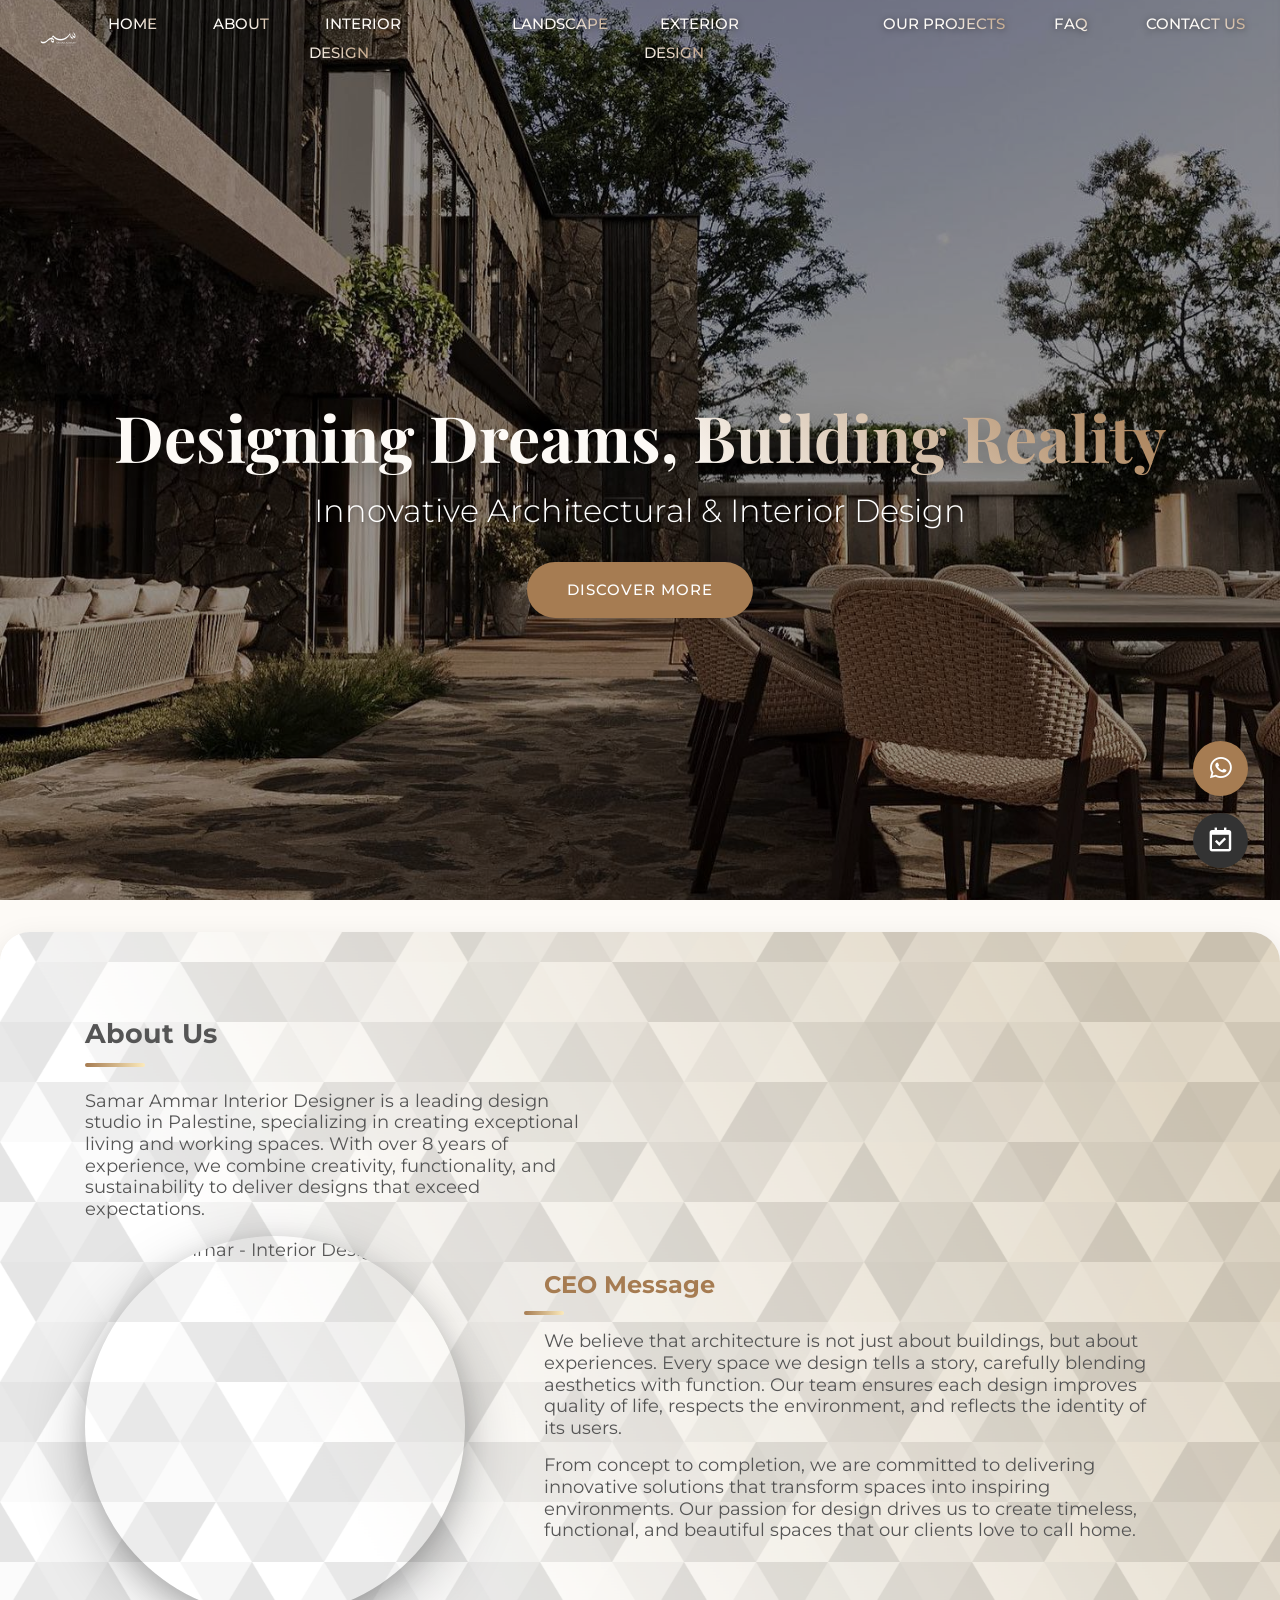
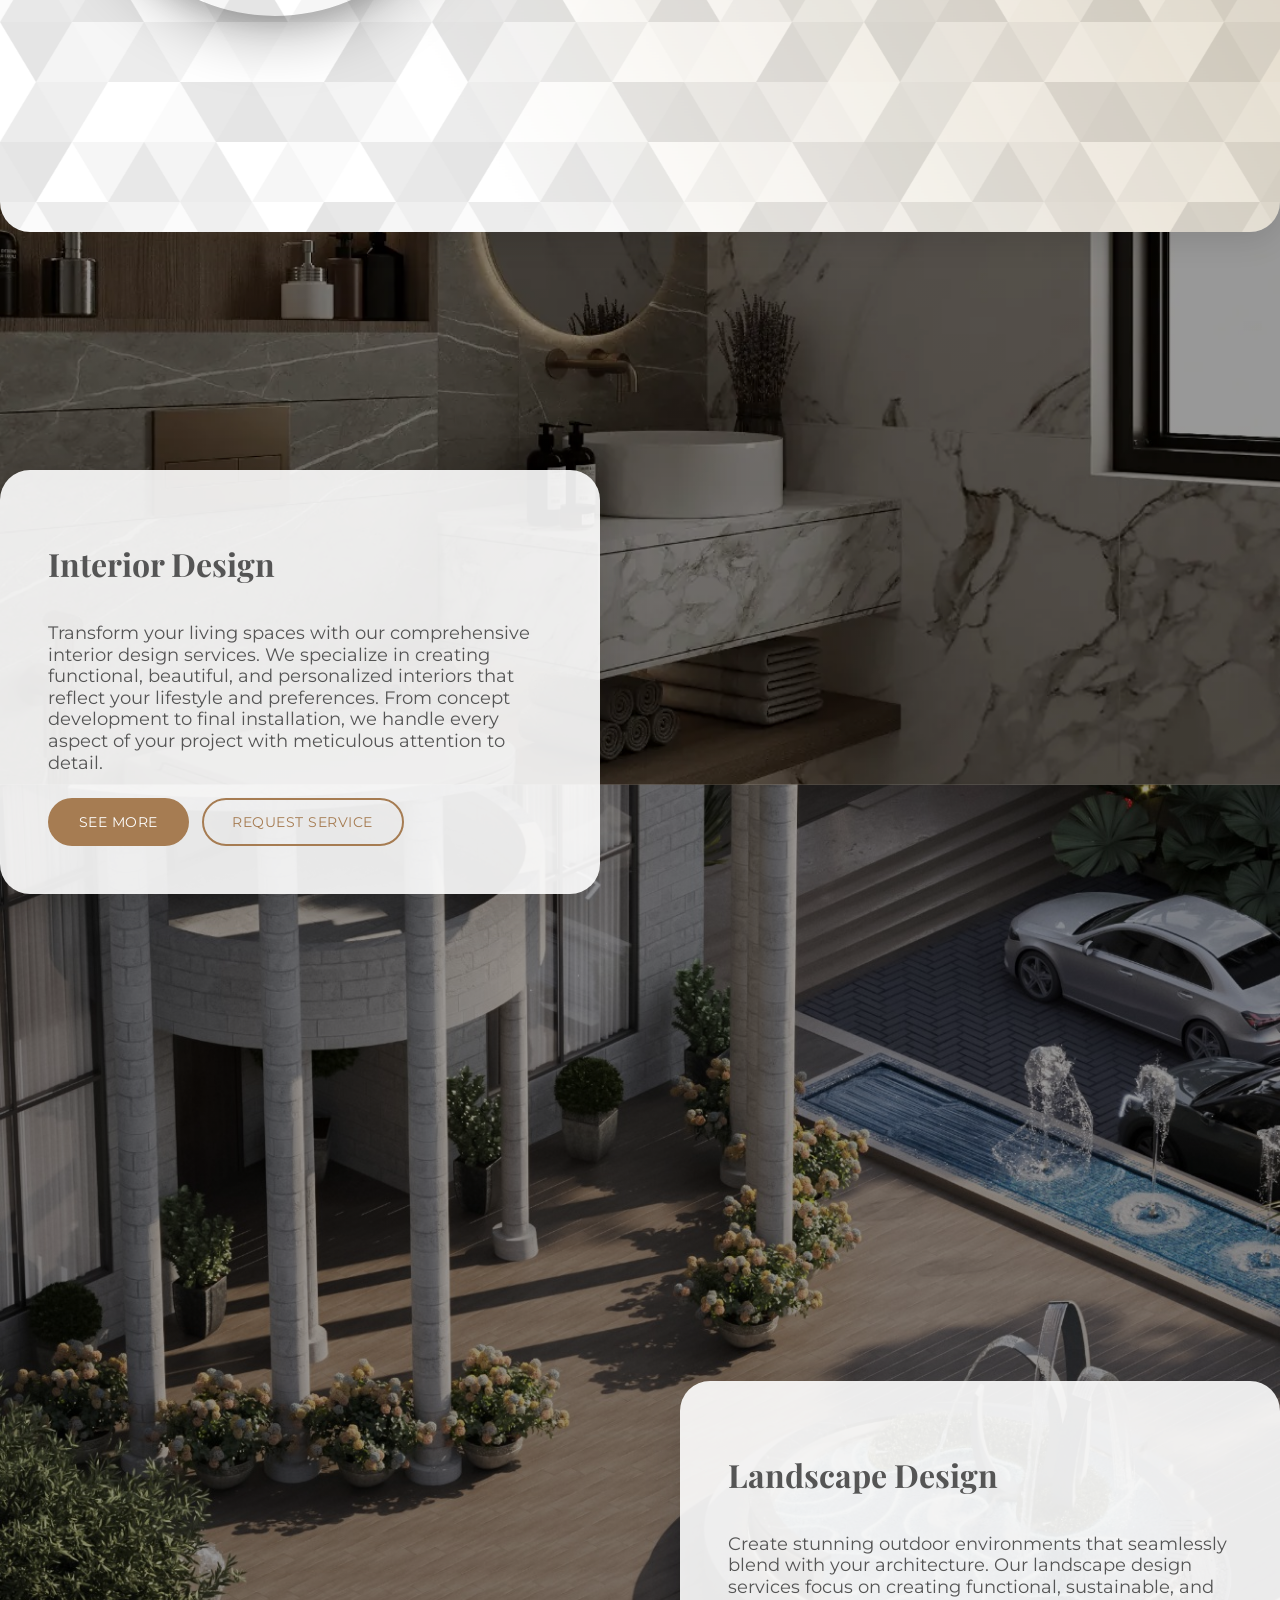
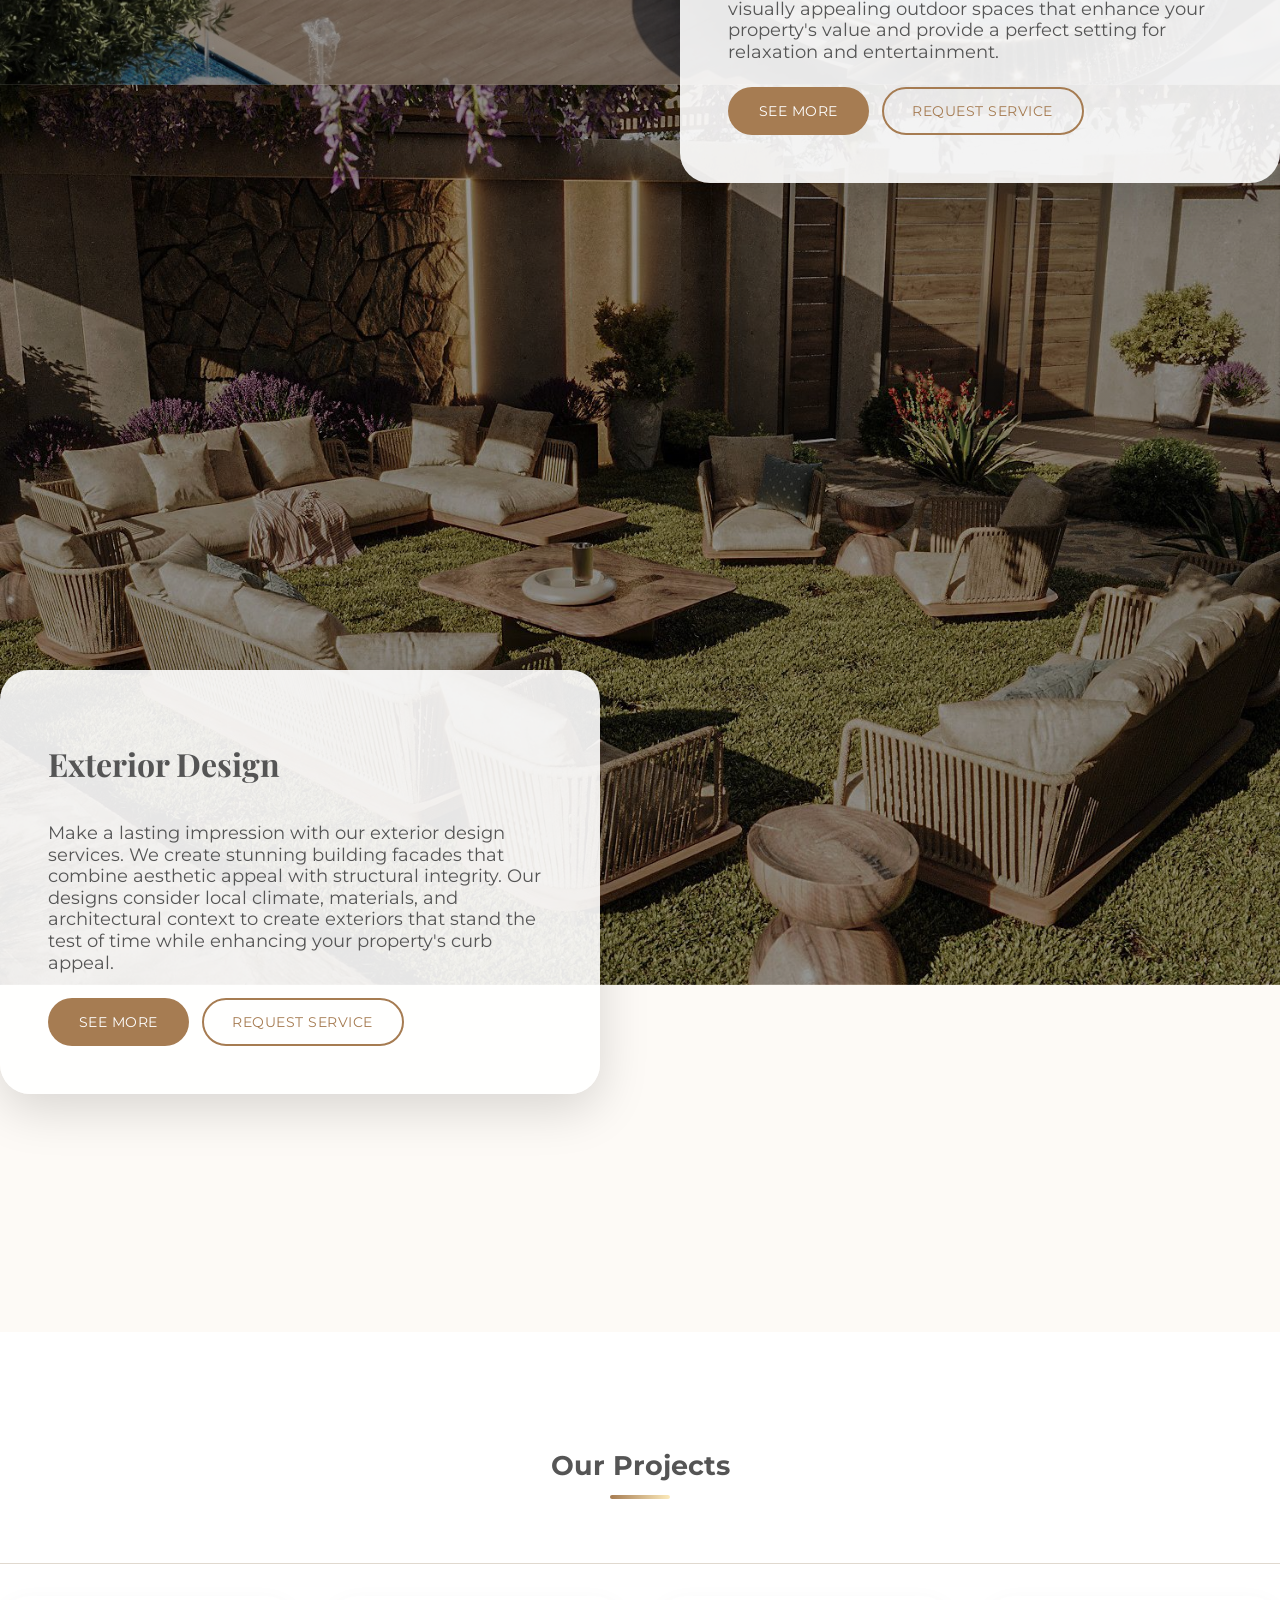
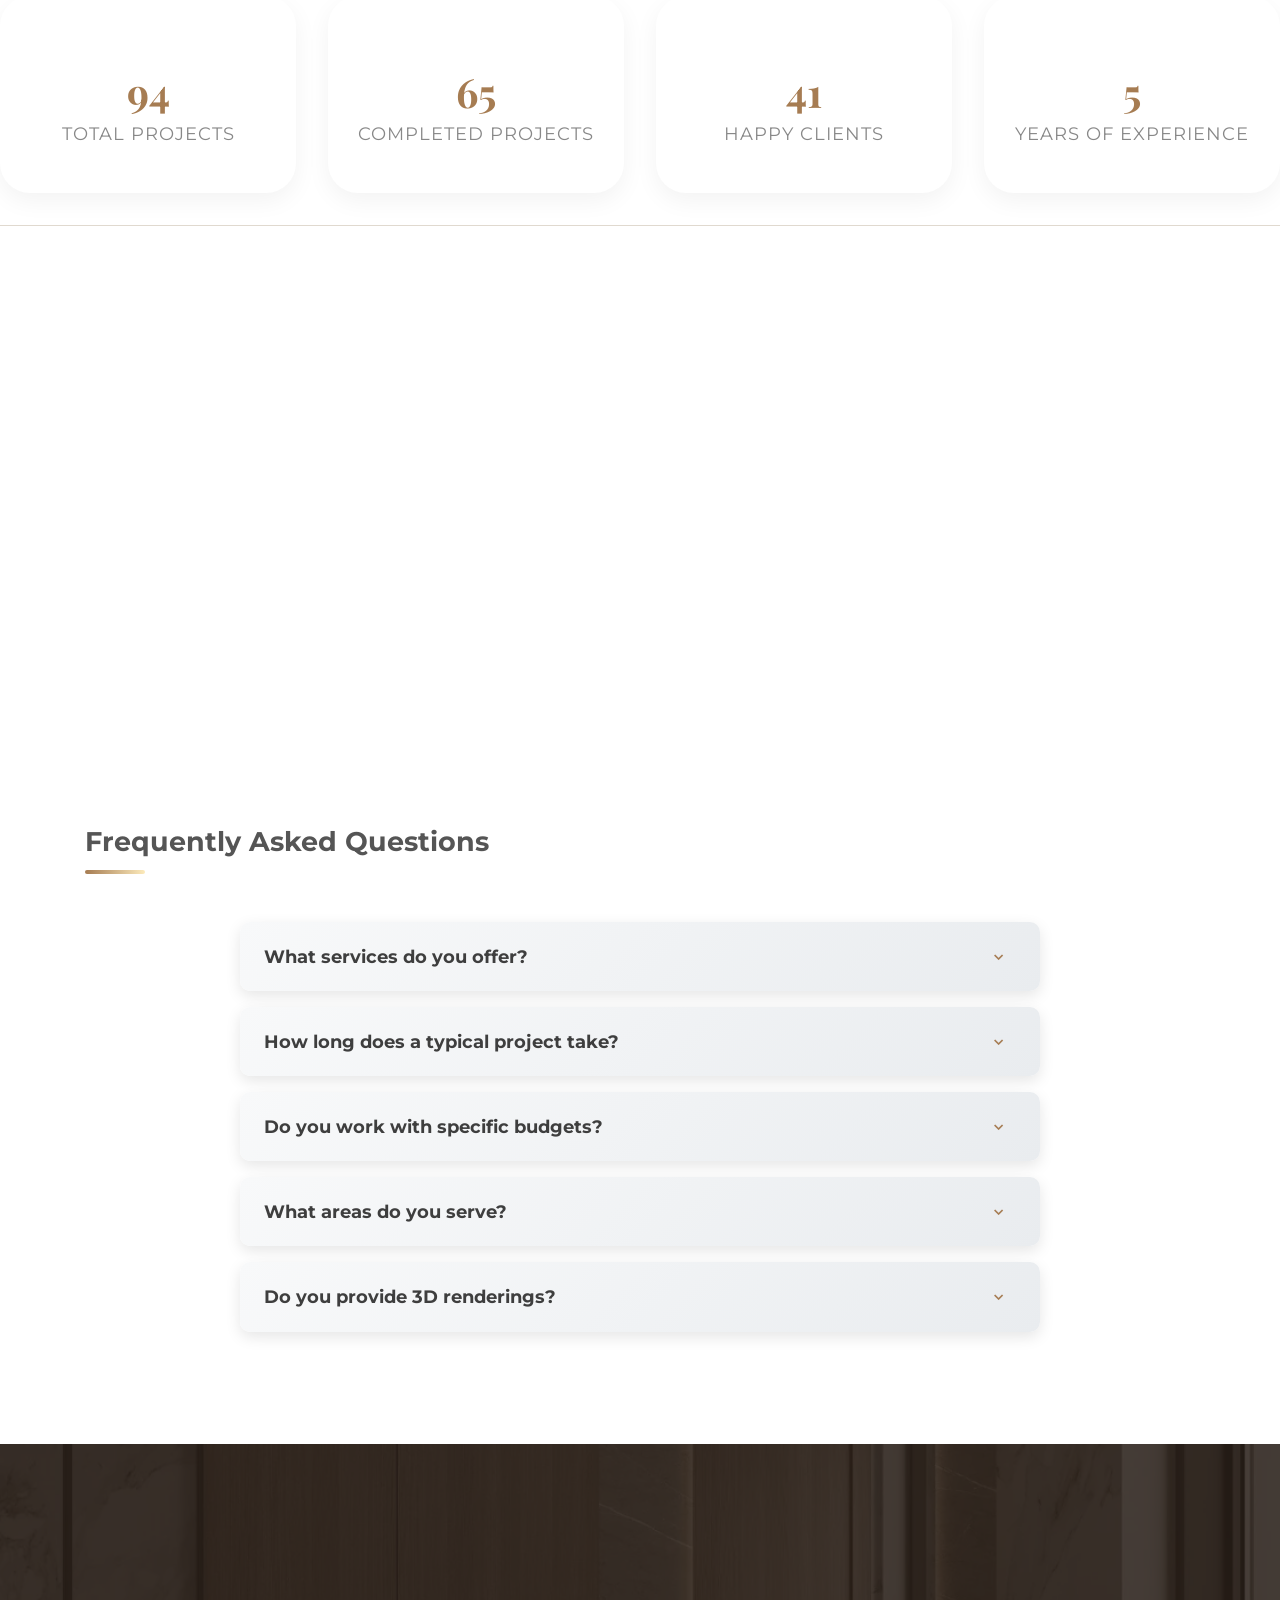
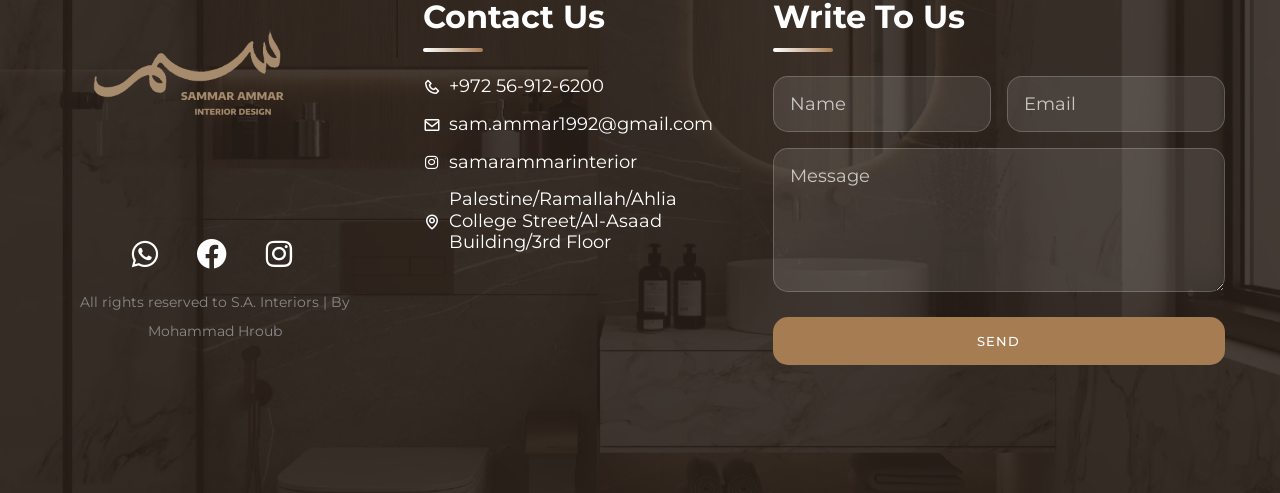
==== commit 59d23613: "*" ====
--- a/index.html
+++ b/index.html
@@ -41,7 +41,7 @@
   <div class="loader">
     <div class="circle"></div>
     <div class="circle"></div>
-    <div class="circle"></div>
+    <!-- <div class="circle"></div> -->
     <div class="circle"></div>
   </div>
 </div>
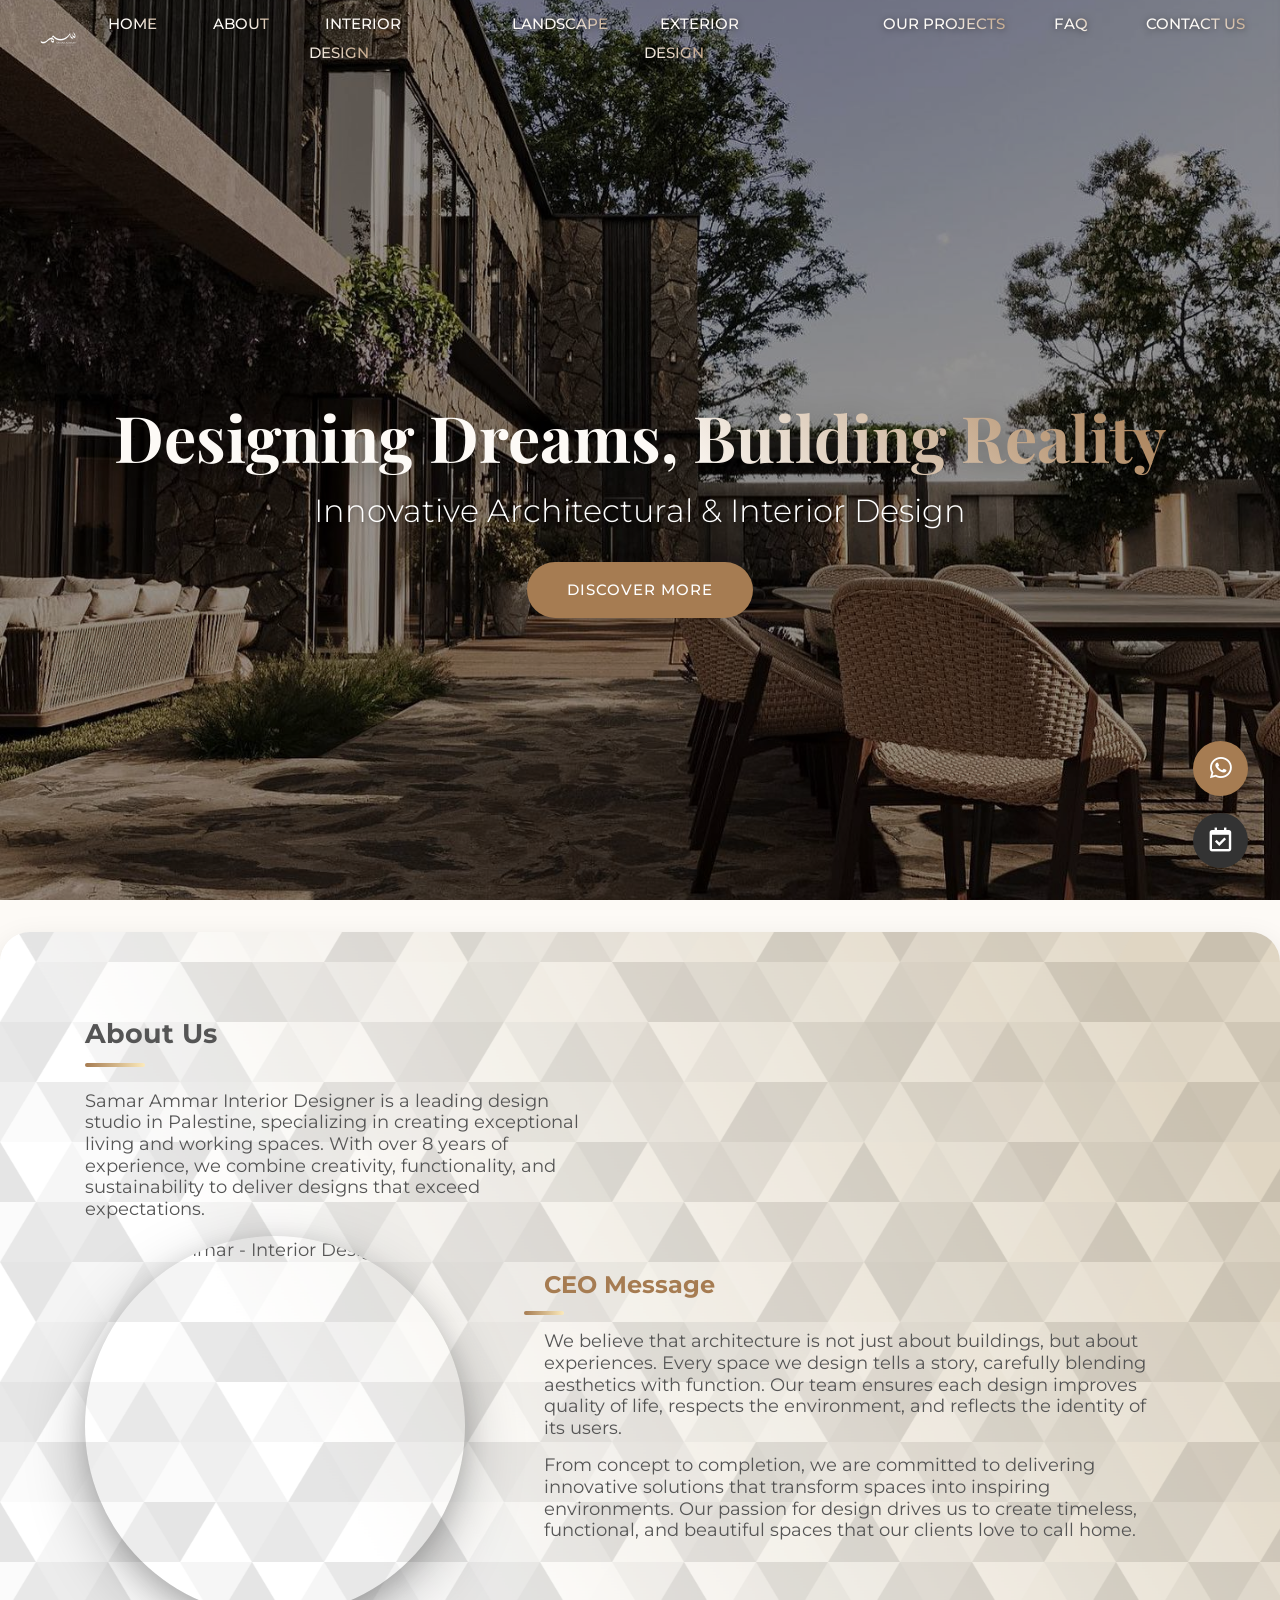
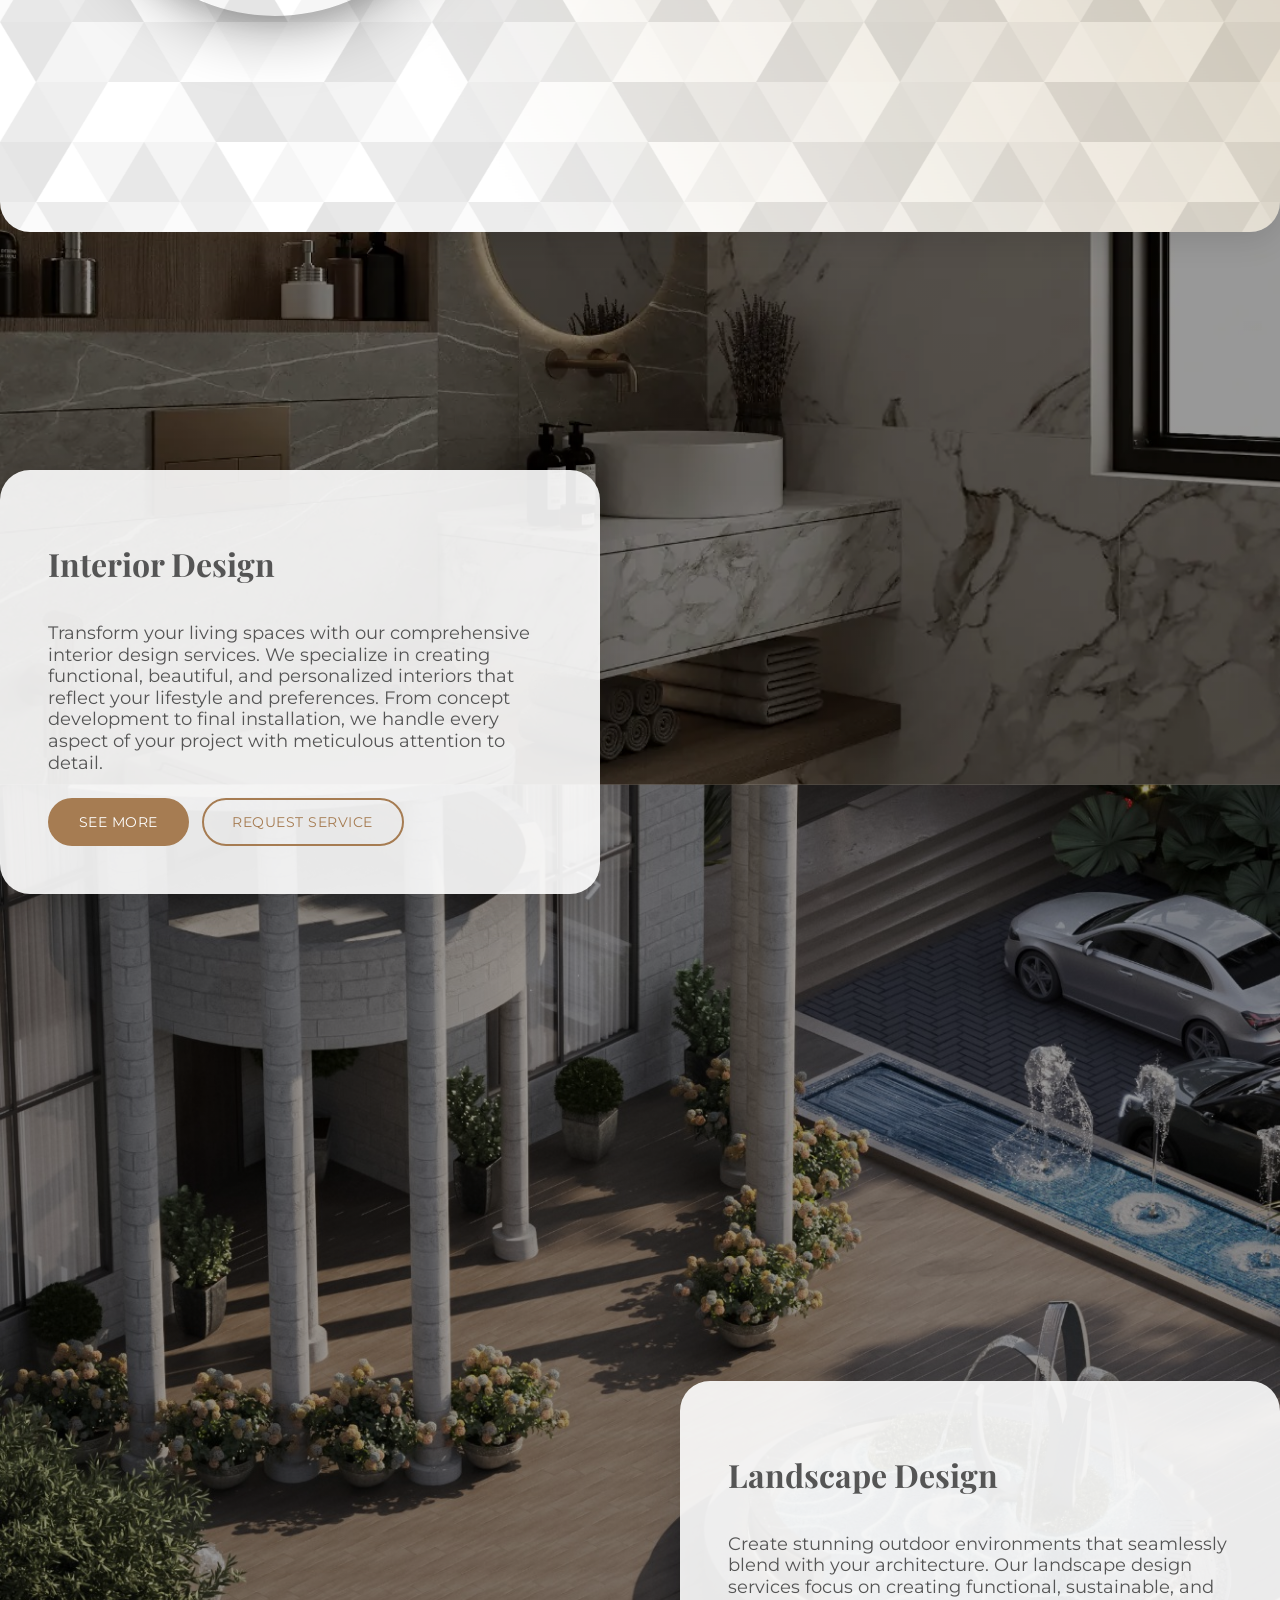
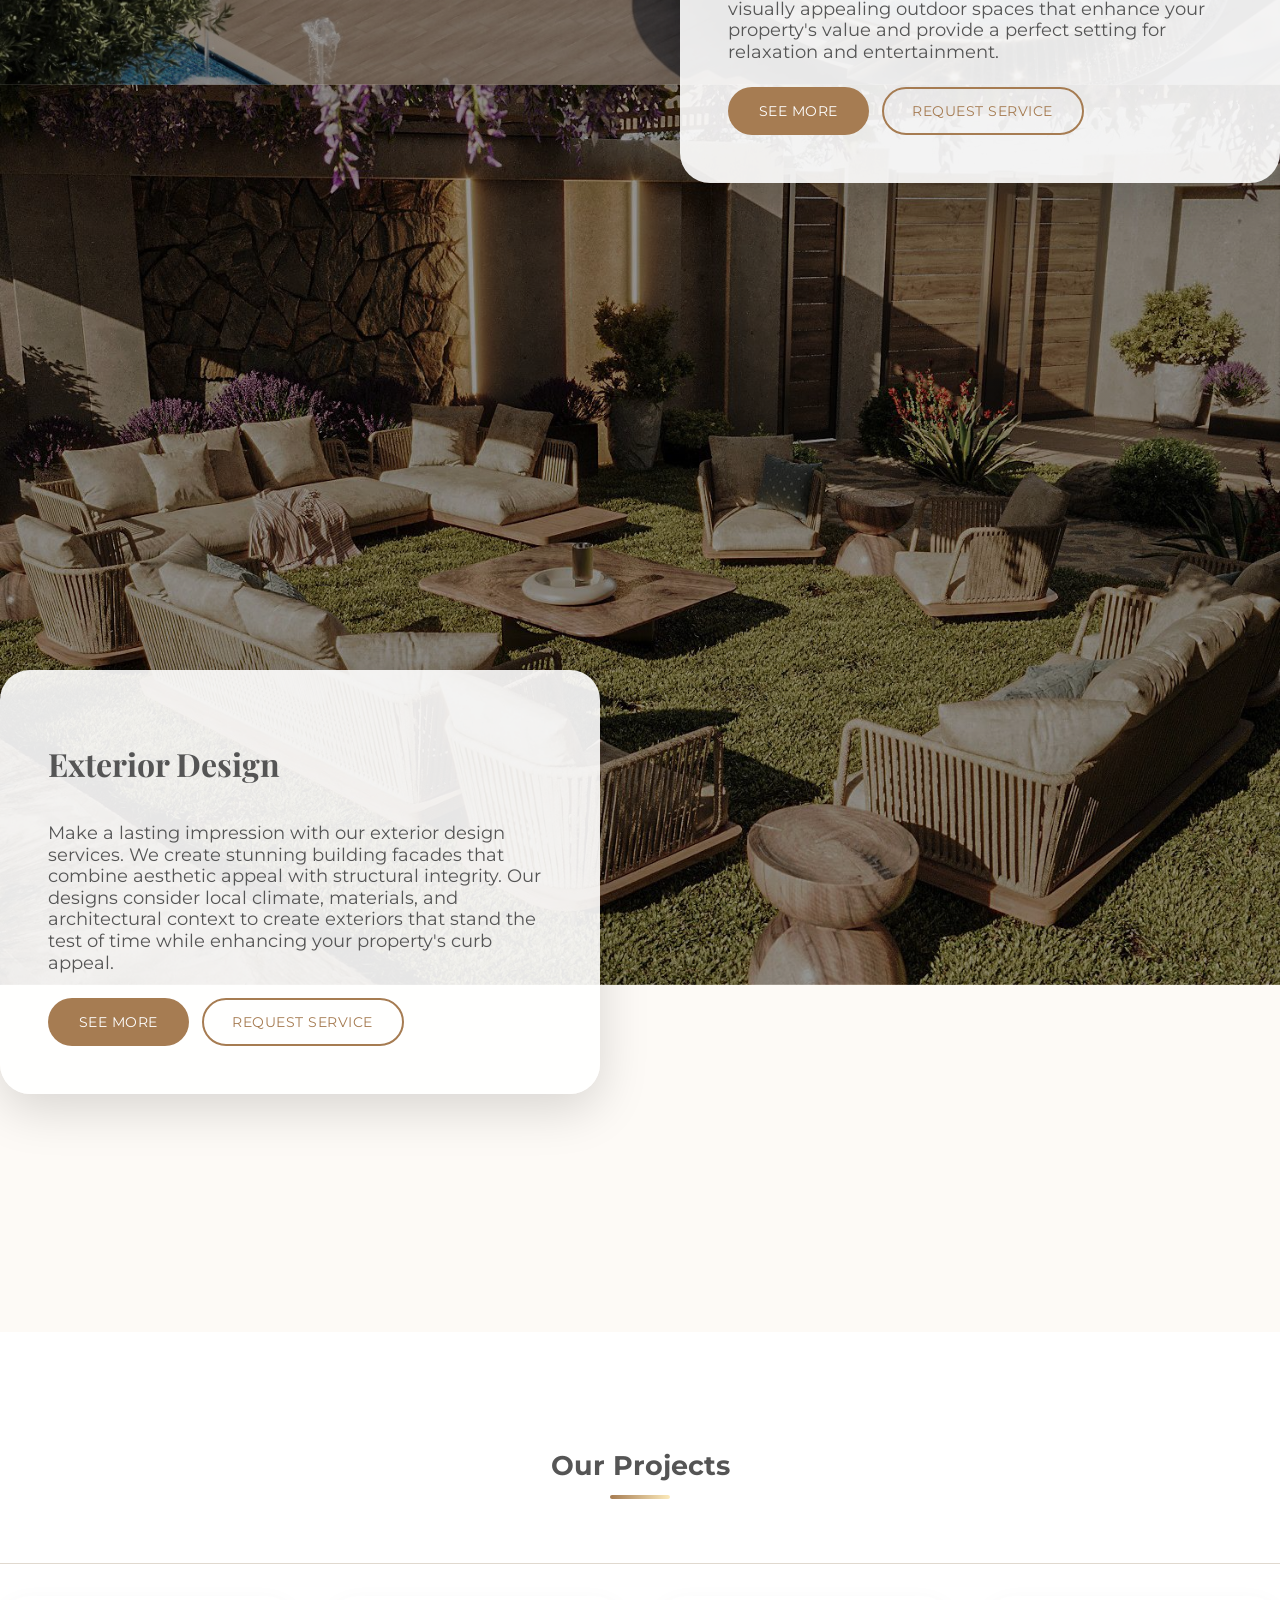
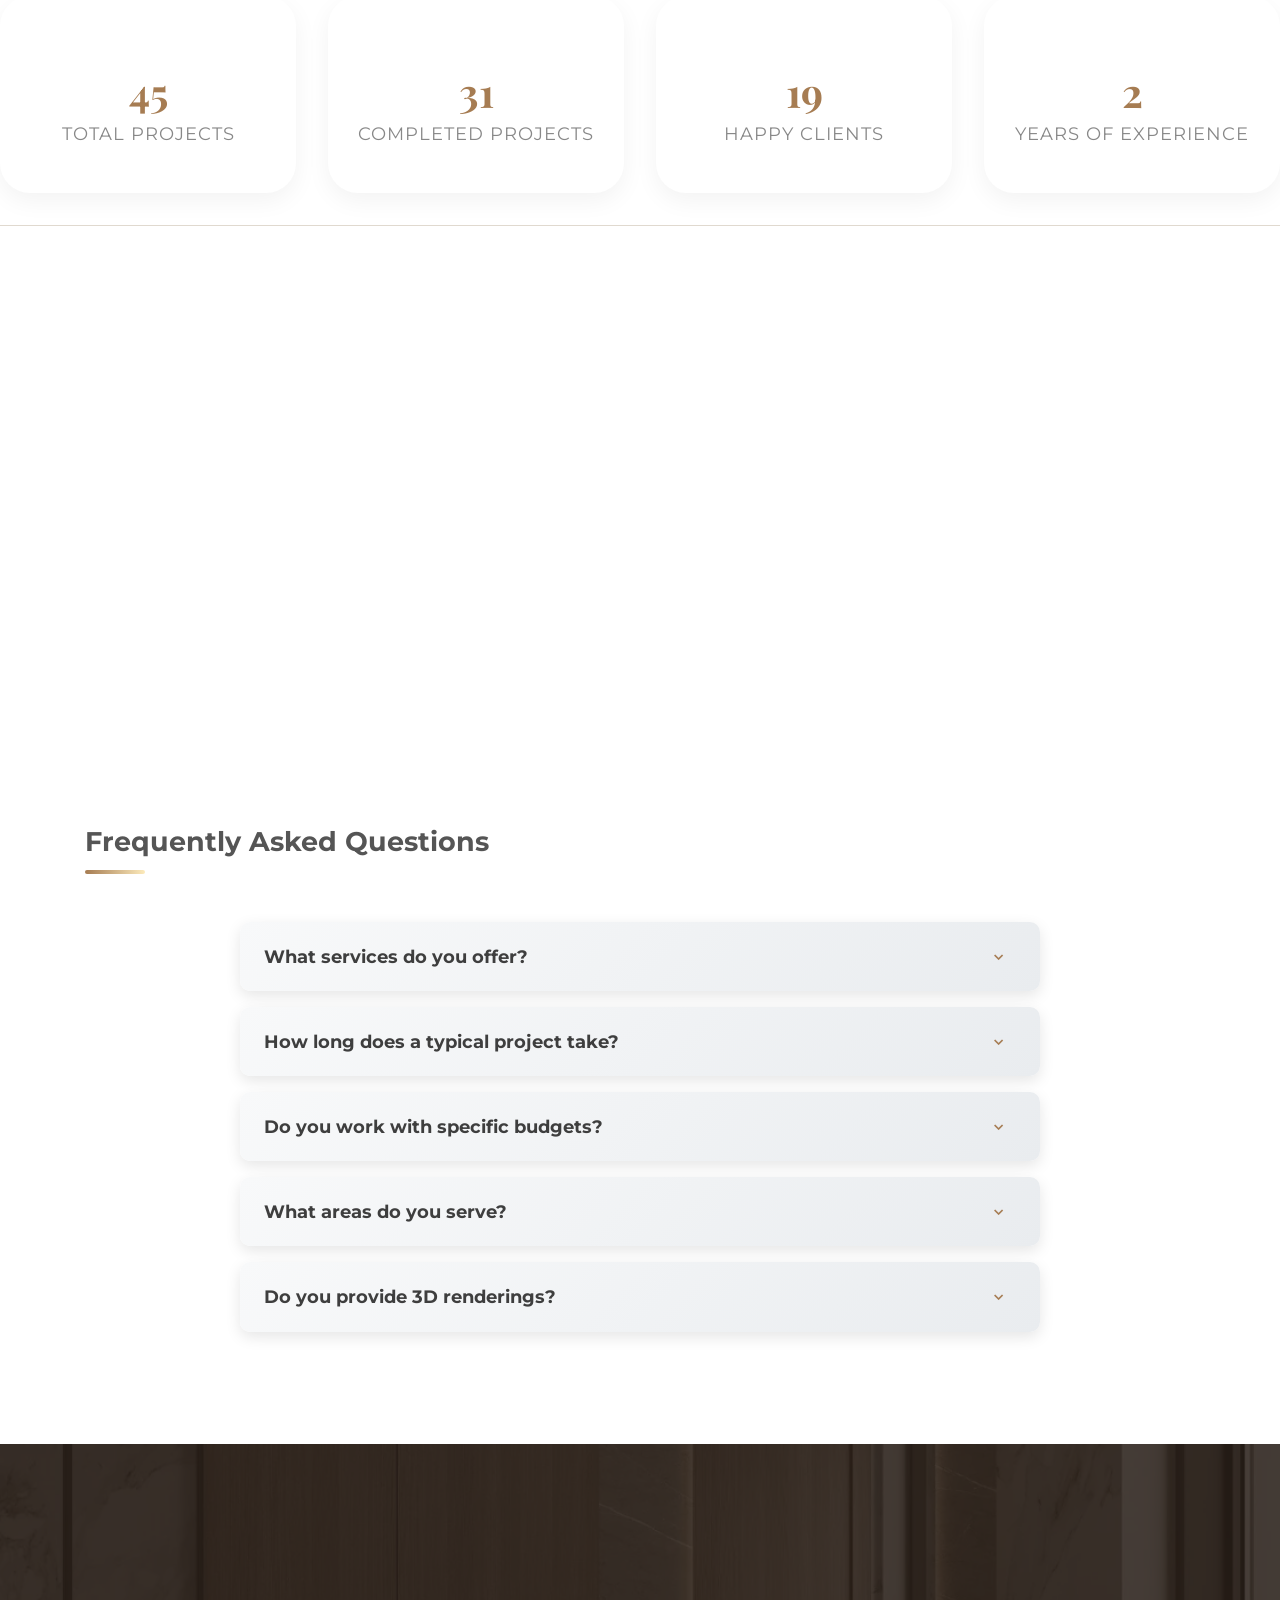
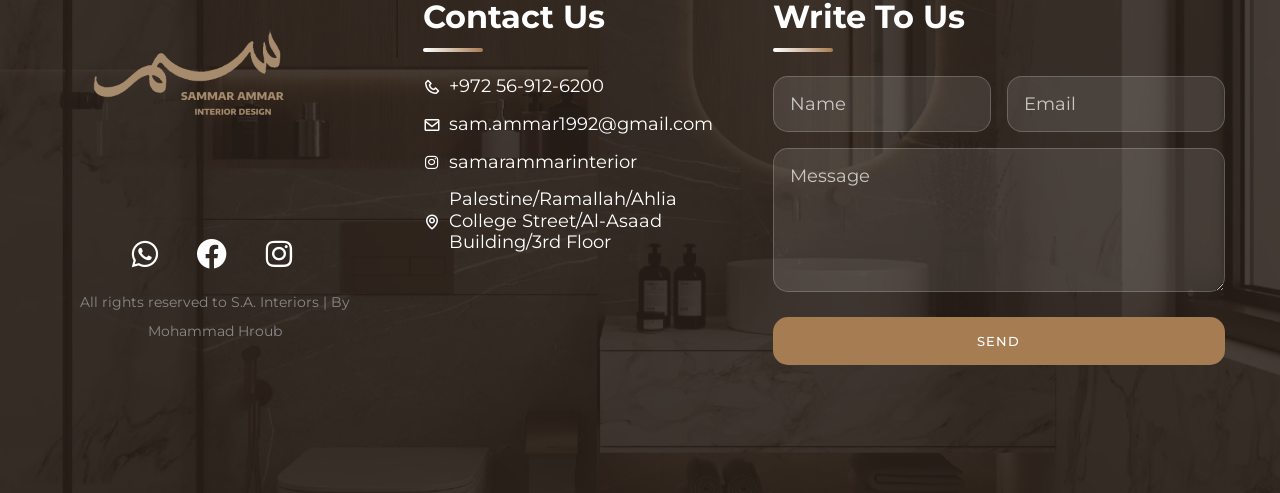
==== commit 57bcb687: "*" ====
--- a/index.html
+++ b/index.html
@@ -41,7 +41,7 @@
   <div class="loader">
     <div class="circle"></div>
     <div class="circle"></div>
-    <!-- <div class="circle"></div> -->
+    <div class="circle"></div>
     <div class="circle"></div>
   </div>
 </div>
